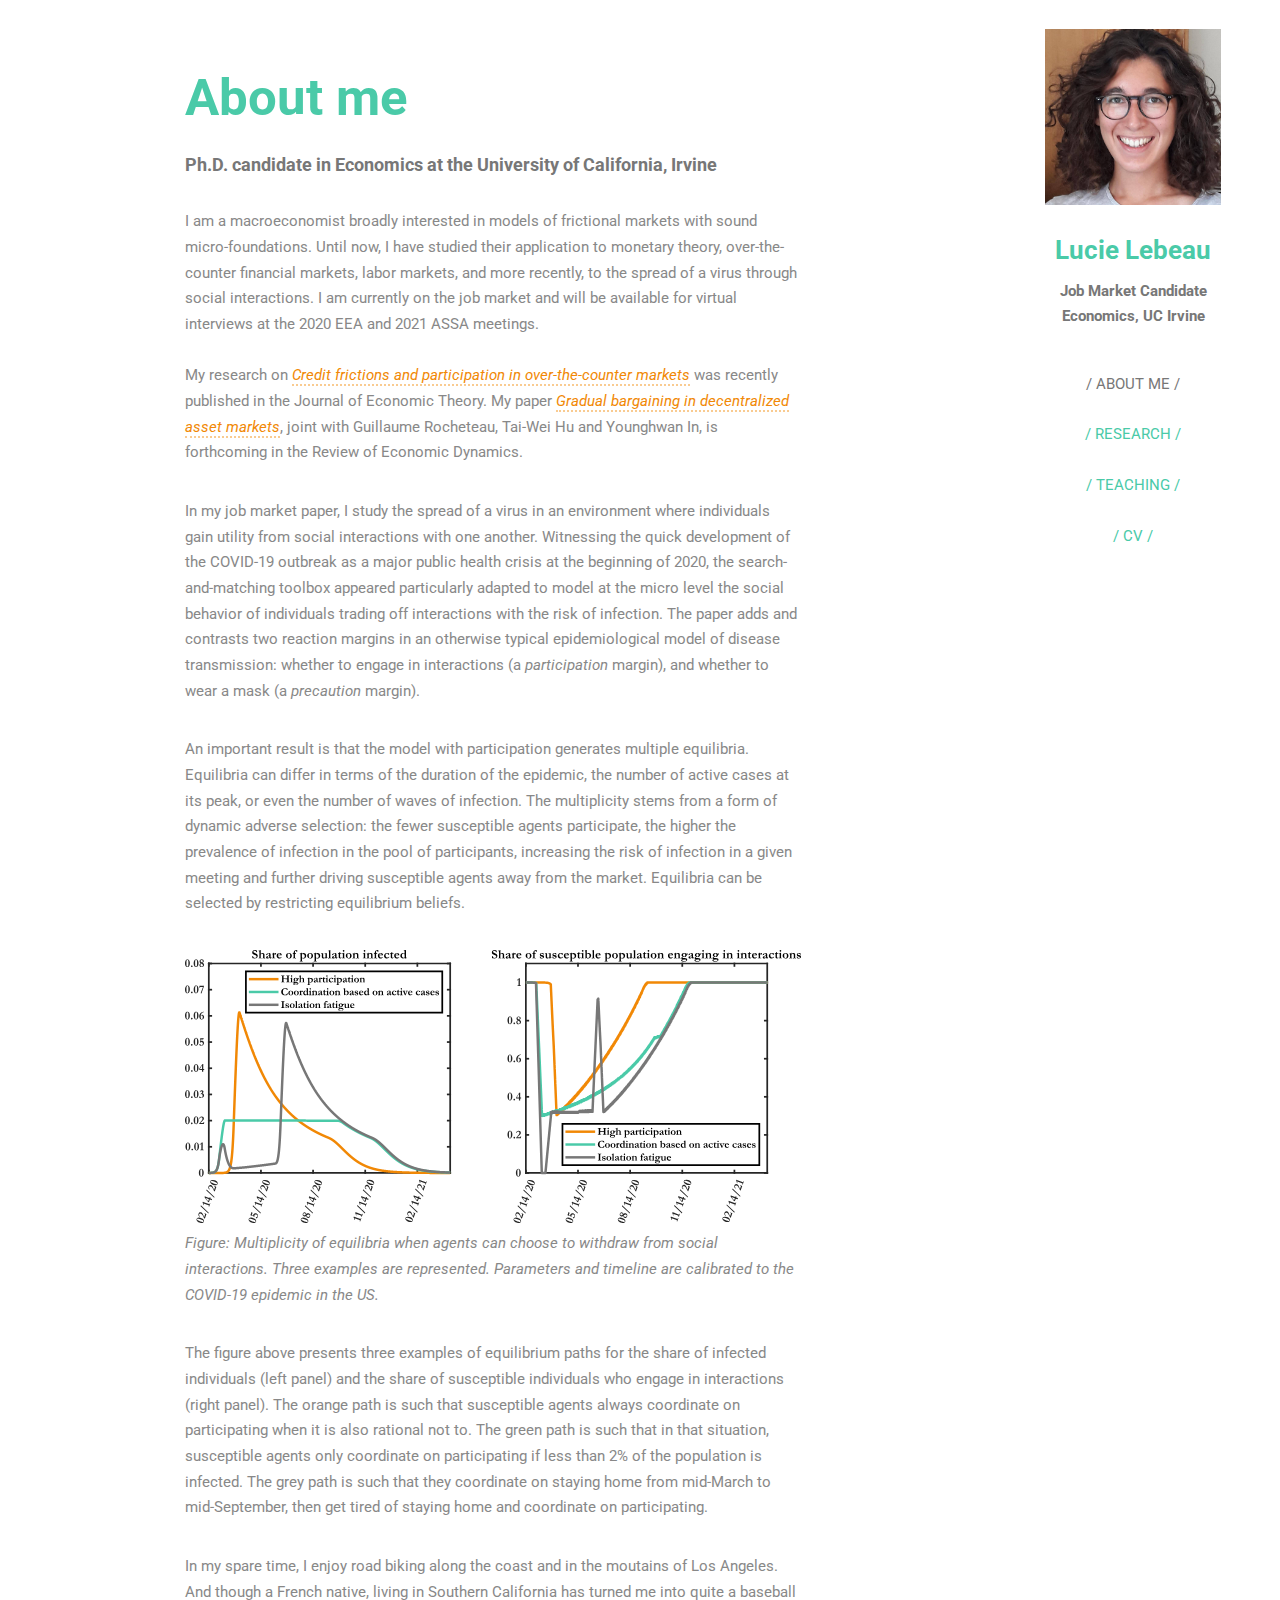
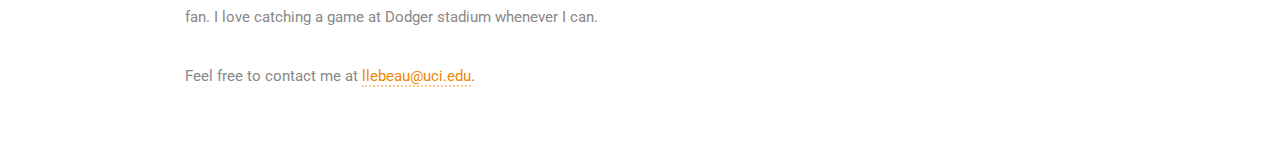
==== index.html @ fd4aa534 "added figure and fixed research header" ====
<!DOCTYPE HTML>
<html>
	<head>
		<!-- Global site tag (gtag.js) - Google Analytics -->
		<script async src="https://www.googletagmanager.com/gtag/js?id=UA-170389063-1"></script>
		<script>
  		window.dataLayer = window.dataLayer || [];
  		function gtag(){dataLayer.push(arguments);}
  		gtag('js', new Date());

  		gtag('config', 'UA-170389063-1');
		</script>
		<title>Lucie Lebeau, UC Irvine</title>
		<meta charset="utf-8" />
		<meta name="viewport" content="width=device-width, initial-scale=1" />
		<!--[if lte IE 8]><script src="assets/js/ie/html5shiv.js"></script><![endif]-->
		<link rel="stylesheet" href="assets/css/main.css" />
		<!--[if lte IE 8]><link rel="stylesheet" href="assets/css/ie8.css" /><![endif]-->
	</head>

	<body>
		<!-- Header -->
			<section id="header">
				<header>
					<span class="image avatar"><img src="images/profile.jpg" alt="" /></span>
					<h1 id="logo">Lucie Lebeau</h1>
					<p>Job Market Candidate <br>Economics, UC Irvine </p>
				</header>
				<nav id="nav">
					<ul>
						<li><a href="index.html" class="active">/ ABOUT ME /</a></li>
						<li><a href="research.html">/ RESEARCH /</a></li>	
							<li><a href="teaching.html">/ TEACHING /</a></li>
 							<li><a href="vita.html">/ CV /</a></li>
					</ul>
				</nav>
			</section>

		<!-- Wrapper -->
			<div id="wrapper">

				<!-- Main -->
					<div id="main">

						<!-- About -->
							<section id="about">
								<div class="container">
									<header class="major">
										<h2>About me</h2>
										<p> Ph.D. candidate in Economics at the University of California, Irvine</p>
									</header>
									<p> I am a macroeconomist broadly interested in models of frictional markets with sound micro-foundations. Until now, I have studied their application to monetary theory, over-the-counter financial markets, labor markets, and more recently, to the spread of a virus through social interactions. I am currently on the job market and will be available for virtual interviews at the 2020 EEA and 2021 ASSA meetings. <br><br>

									My research on <a href="https://www.dropbox.com/s/8sq8d0twfx0vea5/credit_frictions_participation_0701.pdf?dl=0"><mark class="orange"><i>Credit frictions and participation in over-the-counter markets</i></mark></a> was recently published in the Journal of Economic Theory. 
									<!--In that paper, I study the role played by credit in an OTC asset market with bilateral bargaining where investors may be constrained by the inventory and cash holdings they have accumulated before entering negotiations.-->
									My paper <a href="https://www.dropbox.com/s/sya22njuo265h11/GradualBargaining_RED_070820.pdf?dl=0"><mark class="orange"><i>Gradual bargaining in decentralized asset markets</i></mark></a>, joint with Guillaume Rocheteau, Tai-Wei Hu and Younghwan In, is forthcoming in the Review of Economic Dynamics. <!--We introduce a novel approach to bilateral bargaining in models of decentralized asset markets, allowing the negotiations to follow an agenda that partitions assets into bundles to be sold sequentially.--></p>

									<p>In my job market paper, I study the spread of a virus in an environment where individuals gain utility from social interactions with one another. Witnessing the quick development of the COVID-19 outbreak as a major public health crisis at the beginning of 2020, the search-and-matching toolbox appeared particularly adapted to model at the micro level the social behavior of individuals trading off interactions with the risk of infection. The paper adds and contrasts two reaction margins in an otherwise typical epidemiological model of disease transmission: whether to engage in interactions (a <i>participation</i> margin), and whether to wear a mask (a <i>precaution</i> margin).</p>

									<p> An important result is that the model with participation generates multiple equilibria. Equilibria can differ in terms of the duration of the epidemic, the number of active cases at its peak, or even the number of waves of infection. The multiplicity stems from a form of dynamic adverse selection: the fewer susceptible agents participate, the higher the prevalence of infection in the pool of participants, increasing the risk of infection in a given meeting and further driving susceptible agents away from the market. Equilibria can be selected by restricting equilibrium beliefs. 
									 </p>
									 <p>
									


									<figure>
									<img 
   									src="images/fig_website.svg" 
    								alt="Multiple equilibria"
    								width="550" />
    								<figcaption><i>Figure: Multiplicity of equilibria when agents can choose to withdraw from social interactions. Three examples are represented. Parameters and timeline are calibrated to the COVID-19 epidemic in the US. </i></figcaption>
    								</figure>
    								</p>
    								<p>
    									The figure above presents three examples of equilibrium paths for the share of infected individuals (left panel) and the share of susceptible individuals who engage in interactions (right panel). The orange path is such that susceptible agents always coordinate on participating when it is also rational not to. The green path is such that in that situation, susceptible agents only coordinate on participating if less than 2% of the population is infected. The grey path is such that they coordinate on staying home from mid-March to mid-September, then get tired of staying home and coordinate on participating.
    								</p>
									<p>In my spare time, I enjoy road biking along the coast and in the moutains of Los Angeles. And though a French native, living in Southern California has turned me into quite a baseball fan. I love catching a game at Dodger stadium whenever I can.</p>
									<p>Feel free to contact me at <a href="mailto:llebeau@uci.edu"><mark class="orange">llebeau@uci.edu</mark></a>.</p>
								</div>
							


				</section>

			</div>
		</div>

		<!-- Scripts -->
			<script src="assets/js/jquery.min.js"></script>
			<script src="assets/js/jquery.scrollzer.min.js"></script>
			<script src="assets/js/jquery.scrolly.min.js"></script>
			<script src="assets/js/skel.min.js"></script>
			<script src="assets/js/util.js"></script>
			<!--[if lte IE 8]><script src="assets/js/ie/respond.min.js"></script><![endif]-->
			<script src="assets/js/main.js"></script>

	</body>
</html>
---- assets/css/main.css ----
@import url("font-awesome.min.css");
@import url("https://fonts.googleapis.com/css?family=Lato:400,400italic,700,700italic|Source+Code+Pro:400");
@import url("https://fonts.googleapis.com/css?family=Montserrat:400,400italic,700,700italic|Source+Code+Pro:400");
@import url("https://fonts.googleapis.com/css?family=Roboto:400,400italic,700,700italic|Source+Code+Pro:400");


/*
	Read Only by HTML5 UP
	html5up.net | @ajlkn
	Free for personal and commercial use under the CCA 3.0 license (html5up.net/license)
*/

/* Reset */

	html, body, div, span, applet, object, iframe, h1, h2, h3, h4, h5, h6, p, blockquote, pre, a, abbr, acronym, address, big, cite, code, del, dfn, em, img, ins, kbd, q, s, samp, small, strike, strong, sub, sup, tt, var, b, u, i, center, dl, dt, dd, ol, ul, li, fieldset, form, label, legend, table, caption, tbody, tfoot, thead, tr, th, td, article, aside, canvas, details, embed, figure, figcaption, footer, header, hgroup, menu, nav, output, ruby, section, summary, time, mark, audio, video {
		margin: 0;
		padding: 0;
		border: 0;
		font-size: 100%;
		font: inherit;
		vertical-align: baseline;
	}

	mark.orange {
    color:#F18805;
    background: none;
}
	img {
  width: auto ;
  max-width: 100% ;
  height: auto ;
}
	article, aside, details, figcaption, figure, footer, header, hgroup, menu, nav, section {
		display: block;
	}

	body {
		line-height: 1;
	}

	ol, ul {
		list-style: none;
	}

	blockquote, q {
		quotes: none;
	}

	blockquote:before, blockquote:after, q:before, q:after {
		content: '';
		content: none;
	}

	table {
		border-collapse: collapse;
		border-spacing: 0;
	}

	body {
		-webkit-text-size-adjust: none;
	}

/* Box Model */

	*, *:before, *:after {
		-moz-box-sizing: border-box;
		-webkit-box-sizing: border-box;
		box-sizing: border-box;
	}

/* Containers */

	.container {
		margin-left: auto;
		margin-right: auto;
	}

	.container.\31 25\25 {
		width: 100%;
		max-width: 56.25em;
		min-width: 45em;
	}

	.container.\37 5\25 {
		width: 33.75em;
	}

	.container.\35 0\25 {
		width: 22.5em;
	}

	.container.\32 5\25 {
		width: 11.25em;
	}

	.container {
		width: 45em;
	}

	@media screen and (max-width: 1680px) {

		.container.\31 25\25 {
			width: 100%;
			max-width: 56.25em;
			min-width: 45em;
		}

		.container.\37 5\25 {
			width: 33.75em;
		}

		.container.\35 0\25 {
			width: 22.5em;
		}

		.container.\32 5\25 {
			width: 11.25em;
		}

		.container {
			width: 45em;
		}

	}

	@media screen and (max-width: 1280px) {

		.container.\31 25\25 {
			width: 100%;
			max-width: 52.5em;
			min-width: 42em;
		}

		.container.\37 5\25 {
			width: 31.5em;
		}

		.container.\35 0\25 {
			width: 21em;
		}

		.container.\32 5\25 {
			width: 10.5em;
		}

		.container {
			width: 42em;
		}

	}

	@media screen and (max-width: 1024px) {

		.container.\31 25\25 {
			width: 100%;
			max-width: 106.25%;
			min-width: 85%;
		}

		.container.\37 5\25 {
			width: 63.75%;
		}

		.container.\35 0\25 {
			width: 42.5%;
		}

		.container.\32 5\25 {
			width: 21.25%;
		}

		.container {
			width: 85% !important;
		}

	}

	@media screen and (max-width: 736px) {

		.container.\31 25\25 {
			width: 100%;
			max-width: 112.5%;
			min-width: 90%;
		}

		.container.\37 5\25 {
			width: 67.5%;
		}

		.container.\35 0\25 {
			width: 45%;
		}

		.container.\32 5\25 {
			width: 22.5%;
		}

		.container {
			width: 90% !important;
		}

	}

	@media screen and (max-width: 480px) {

		.container.\31 25\25 {
			width: 100%;
			max-width: 112.5%;
			min-width: 90%;
		}

		.container.\37 5\25 {
			width: 67.5%;
		}

		.container.\35 0\25 {
			width: 45%;
		}

		.container.\32 5\25 {
			width: 22.5%;
		}

		.container {
			width: 90% !important;
		}

	}

/* Grid */

	.row {
		border-bottom: solid 1px transparent;
		-moz-box-sizing: border-box;
		-webkit-box-sizing: border-box;
		box-sizing: border-box;
	}

	.row > * {
		float: left;
		-moz-box-sizing: border-box;
		-webkit-box-sizing: border-box;
		box-sizing: border-box;
	}

	.row:after, .row:before {
		content: '';
		display: block;
		clear: both;
		height: 0;
	}

	.row.uniform > * > :first-child {
		margin-top: 0;
	}

	.row.uniform > * > :last-child {
		margin-bottom: 0;
	}

	.row.\30 \25 > * {
		padding: 0 0 0 0em;
	}

	.row.\30 \25 {
		margin: 0 0 -1px 0em;
	}

	.row.uniform.\30 \25 > * {
		padding: 0em 0 0 0em;
	}

	.row.uniform.\30 \25 {
		margin: 0em 0 -1px 0em;
	}

	.row > * {
		padding: 0 0 0 2em;
	}

	.row {
		margin: 0 0 -1px -2em;
	}

	.row.uniform > * {
		padding: 2em 0 0 2em;
	}

	.row.uniform {
		margin: -2em 0 -1px -2em;
	}

	.row.\32 00\25 > * {
		padding: 0 0 0 4em;
	}

	.row.\32 00\25 {
		margin: 0 0 -1px -4em;
	}

	.row.uniform.\32 00\25 > * {
		padding: 4em 0 0 4em;
	}

	.row.uniform.\32 00\25 {
		margin: -4em 0 -1px -4em;
	}

	.row.\31 50\25 > * {
		padding: 0 0 0 3em;
	}

	.row.\31 50\25 {
		margin: 0 0 -1px -3em;
	}

	.row.uniform.\31 50\25 > * {
		padding: 3em 0 0 3em;
	}

	.row.uniform.\31 50\25 {
		margin: -3em 0 -1px -3em;
	}

	.row.\35 0\25 > * {
		padding: 0 0 0 1em;
	}

	.row.\35 0\25 {
		margin: 0 0 -1px -1em;
	}

	.row.uniform.\35 0\25 > * {
		padding: 1em 0 0 1em;
	}

	.row.uniform.\35 0\25 {
		margin: -1em 0 -1px -1em;
	}

	.row.\32 5\25 > * {
		padding: 0 0 0 0.5em;
	}

	.row.\32 5\25 {
		margin: 0 0 -1px -0.5em;
	}

	.row.uniform.\32 5\25 > * {
		padding: 0.5em 0 0 0.5em;
	}

	.row.uniform.\32 5\25 {
		margin: -0.5em 0 -1px -0.5em;
	}

	.\31 2u, .\31 2u\24 {
		width: 100%;
		clear: none;
		margin-left: 0;
	}

	.\31 1u, .\31 1u\24 {
		width: 91.6666666667%;
		clear: none;
		margin-left: 0;
	}

	.\31 0u, .\31 0u\24 {
		width: 83.3333333333%;
		clear: none;
		margin-left: 0;
	}

	.\39 u, .\39 u\24 {
		width: 75%;
		clear: none;
		margin-left: 0;
	}

	.\38 u, .\38 u\24 {
		width: 66.6666666667%;
		clear: none;
		margin-left: 0;
	}

	.\37 u, .\37 u\24 {
		width: 58.3333333333%;
		clear: none;
		margin-left: 0;
	}

	.\36 u, .\36 u\24 {
		width: 50%;
		clear: none;
		margin-left: 0;
	}

	.\35 u, .\35 u\24 {
		width: 41.6666666667%;
		clear: none;
		margin-left: 0;
	}

	.\34 u, .\34 u\24 {
		width: 33.3333333333%;
		clear: none;
		margin-left: 0;
	}

	.\33 u, .\33 u\24 {
		width: 25%;
		clear: none;
		margin-left: 0;
	}

	.\32 u, .\32 u\24 {
		width: 16.6666666667%;
		clear: none;
		margin-left: 0;
	}

	.\31 u, .\31 u\24 {
		width: 8.3333333333%;
		clear: none;
		margin-left: 0;
	}

	.\31 2u\24 + *,
	.\31 1u\24 + *,
	.\31 0u\24 + *,
	.\39 u\24 + *,
	.\38 u\24 + *,
	.\37 u\24 + *,
	.\36 u\24 + *,
	.\35 u\24 + *,
	.\34 u\24 + *,
	.\33 u\24 + *,
	.\32 u\24 + *,
	.\31 u\24 + * {
		clear: left;
	}

	.\-11u {
		margin-left: 91.66667%;
	}

	.\-10u {
		margin-left: 83.33333%;
	}

	.\-9u {
		margin-left: 75%;
	}

	.\-8u {
		margin-left: 66.66667%;
	}

	.\-7u {
		margin-left: 58.33333%;
	}

	.\-6u {
		margin-left: 50%;
	}

	.\-5u {
		margin-left: 41.66667%;
	}

	.\-4u {
		margin-left: 33.33333%;
	}

	.\-3u {
		margin-left: 25%;
	}

	.\-2u {
		margin-left: 16.66667%;
	}

	.\-1u {
		margin-left: 8.33333%;
	}

	@media screen and (max-width: 1680px) {

		.row > * {
			padding: 0 0 0 2em;
		}

		.row {
			margin: 0 0 -1px -2em;
		}

		.row.uniform > * {
			padding: 2em 0 0 2em;
		}

		.row.uniform {
			margin: -2em 0 -1px -2em;
		}

		.row.\32 00\25 > * {
			padding: 0 0 0 4em;
		}

		.row.\32 00\25 {
			margin: 0 0 -1px -4em;
		}

		.row.uniform.\32 00\25 > * {
			padding: 4em 0 0 4em;
		}

		.row.uniform.\32 00\25 {
			margin: -4em 0 -1px -4em;
		}

		.row.\31 50\25 > * {
			padding: 0 0 0 3em;
		}

		.row.\31 50\25 {
			margin: 0 0 -1px -3em;
		}

		.row.uniform.\31 50\25 > * {
			padding: 3em 0 0 3em;
		}

		.row.uniform.\31 50\25 {
			margin: -3em 0 -1px -3em;
		}

		.row.\35 0\25 > * {
			padding: 0 0 0 1em;
		}

		.row.\35 0\25 {
			margin: 0 0 -1px -1em;
		}

		.row.uniform.\35 0\25 > * {
			padding: 1em 0 0 1em;
		}

		.row.uniform.\35 0\25 {
			margin: -1em 0 -1px -1em;
		}

		.row.\32 5\25 > * {
			padding: 0 0 0 0.5em;
		}

		.row.\32 5\25 {
			margin: 0 0 -1px -0.5em;
		}

		.row.uniform.\32 5\25 > * {
			padding: 0.5em 0 0 0.5em;
		}

		.row.uniform.\32 5\25 {
			margin: -0.5em 0 -1px -0.5em;
		}

		.\31 2u\28xlarge\29, .\31 2u\24\28xlarge\29 {
			width: 100%;
			clear: none;
			margin-left: 0;
		}

		.\31 1u\28xlarge\29, .\31 1u\24\28xlarge\29 {
			width: 91.6666666667%;
			clear: none;
			margin-left: 0;
		}

		.\31 0u\28xlarge\29, .\31 0u\24\28xlarge\29 {
			width: 83.3333333333%;
			clear: none;
			margin-left: 0;
		}

		.\39 u\28xlarge\29, .\39 u\24\28xlarge\29 {
			width: 75%;
			clear: none;
			margin-left: 0;
		}

		.\38 u\28xlarge\29, .\38 u\24\28xlarge\29 {
			width: 66.6666666667%;
			clear: none;
			margin-left: 0;
		}

		.\37 u\28xlarge\29, .\37 u\24\28xlarge\29 {
			width: 58.3333333333%;
			clear: none;
			margin-left: 0;
		}

		.\36 u\28xlarge\29, .\36 u\24\28xlarge\29 {
			width: 50%;
			clear: none;
			margin-left: 0;
		}

		.\35 u\28xlarge\29, .\35 u\24\28xlarge\29 {
			width: 41.6666666667%;
			clear: none;
			margin-left: 0;
		}

		.\34 u\28xlarge\29, .\34 u\24\28xlarge\29 {
			width: 33.3333333333%;
			clear: none;
			margin-left: 0;
		}

		.\33 u\28xlarge\29, .\33 u\24\28xlarge\29 {
			width: 25%;
			clear: none;
			margin-left: 0;
		}

		.\32 u\28xlarge\29, .\32 u\24\28xlarge\29 {
			width: 16.6666666667%;
			clear: none;
			margin-left: 0;
		}

		.\31 u\28xlarge\29, .\31 u\24\28xlarge\29 {
			width: 8.3333333333%;
			clear: none;
			margin-left: 0;
		}

		.\31 2u\24\28xlarge\29 + *,
		.\31 1u\24\28xlarge\29 + *,
		.\31 0u\24\28xlarge\29 + *,
		.\39 u\24\28xlarge\29 + *,
		.\38 u\24\28xlarge\29 + *,
		.\37 u\24\28xlarge\29 + *,
		.\36 u\24\28xlarge\29 + *,
		.\35 u\24\28xlarge\29 + *,
		.\34 u\24\28xlarge\29 + *,
		.\33 u\24\28xlarge\29 + *,
		.\32 u\24\28xlarge\29 + *,
		.\31 u\24\28xlarge\29 + * {
			clear: left;
		}

		.\-11u\28xlarge\29 {
			margin-left: 91.66667%;
		}

		.\-10u\28xlarge\29 {
			margin-left: 83.33333%;
		}

		.\-9u\28xlarge\29 {
			margin-left: 75%;
		}

		.\-8u\28xlarge\29 {
			margin-left: 66.66667%;
		}

		.\-7u\28xlarge\29 {
			margin-left: 58.33333%;
		}

		.\-6u\28xlarge\29 {
			margin-left: 50%;
		}

		.\-5u\28xlarge\29 {
			margin-left: 41.66667%;
		}

		.\-4u\28xlarge\29 {
			margin-left: 33.33333%;
		}

		.\-3u\28xlarge\29 {
			margin-left: 25%;
		}

		.\-2u\28xlarge\29 {
			margin-left: 16.66667%;
		}

		.\-1u\28xlarge\29 {
			margin-left: 8.33333%;
		}

	}

	@media screen and (max-width: 1280px) {

		.row > * {
			padding: 0 0 0 1.5em;
		}

		.row {
			margin: 0 0 -1px -1.5em;
		}

		.row.uniform > * {
			padding: 1.5em 0 0 1.5em;
		}

		.row.uniform {
			margin: -1.5em 0 -1px -1.5em;
		}

		.row.\32 00\25 > * {
			padding: 0 0 0 3em;
		}

		.row.\32 00\25 {
			margin: 0 0 -1px -3em;
		}

		.row.uniform.\32 00\25 > * {
			padding: 3em 0 0 3em;
		}

		.row.uniform.\32 00\25 {
			margin: -3em 0 -1px -3em;
		}

		.row.\31 50\25 > * {
			padding: 0 0 0 2.25em;
		}

		.row.\31 50\25 {
			margin: 0 0 -1px -2.25em;
		}

		.row.uniform.\31 50\25 > * {
			padding: 2.25em 0 0 2.25em;
		}

		.row.uniform.\31 50\25 {
			margin: -2.25em 0 -1px -2.25em;
		}

		.row.\35 0\25 > * {
			padding: 0 0 0 0.75em;
		}

		.row.\35 0\25 {
			margin: 0 0 -1px -0.75em;
		}

		.row.uniform.\35 0\25 > * {
			padding: 0.75em 0 0 0.75em;
		}

		.row.uniform.\35 0\25 {
			margin: -0.75em 0 -1px -0.75em;
		}

		.row.\32 5\25 > * {
			padding: 0 0 0 0.375em;
		}

		.row.\32 5\25 {
			margin: 0 0 -1px -0.375em;
		}

		.row.uniform.\32 5\25 > * {
			padding: 0.375em 0 0 0.375em;
		}

		.row.uniform.\32 5\25 {
			margin: -0.375em 0 -1px -0.375em;
		}

		.\31 2u\28large\29, .\31 2u\24\28large\29 {
			width: 100%;
			clear: none;
			margin-left: 0;
		}

		.\31 1u\28large\29, .\31 1u\24\28large\29 {
			width: 91.6666666667%;
			clear: none;
			margin-left: 0;
		}

		.\31 0u\28large\29, .\31 0u\24\28large\29 {
			width: 83.3333333333%;
			clear: none;
			margin-left: 0;
		}

		.\39 u\28large\29, .\39 u\24\28large\29 {
			width: 75%;
			clear: none;
			margin-left: 0;
		}

		.\38 u\28large\29, .\38 u\24\28large\29 {
			width: 66.6666666667%;
			clear: none;
			margin-left: 0;
		}

		.\37 u\28large\29, .\37 u\24\28large\29 {
			width: 58.3333333333%;
			clear: none;
			margin-left: 0;
		}

		.\36 u\28large\29, .\36 u\24\28large\29 {
			width: 50%;
			clear: none;
			margin-left: 0;
		}

		.\35 u\28large\29, .\35 u\24\28large\29 {
			width: 41.6666666667%;
			clear: none;
			margin-left: 0;
		}

		.\34 u\28large\29, .\34 u\24\28large\29 {
			width: 33.3333333333%;
			clear: none;
			margin-left: 0;
		}

		.\33 u\28large\29, .\33 u\24\28large\29 {
			width: 25%;
			clear: none;
			margin-left: 0;
		}

		.\32 u\28large\29, .\32 u\24\28large\29 {
			width: 16.6666666667%;
			clear: none;
			margin-left: 0;
		}

		.\31 u\28large\29, .\31 u\24\28large\29 {
			width: 8.3333333333%;
			clear: none;
			margin-left: 0;
		}

		.\31 2u\24\28large\29 + *,
		.\31 1u\24\28large\29 + *,
		.\31 0u\24\28large\29 + *,
		.\39 u\24\28large\29 + *,
		.\38 u\24\28large\29 + *,
		.\37 u\24\28large\29 + *,
		.\36 u\24\28large\29 + *,
		.\35 u\24\28large\29 + *,
		.\34 u\24\28large\29 + *,
		.\33 u\24\28large\29 + *,
		.\32 u\24\28large\29 + *,
		.\31 u\24\28large\29 + * {
			clear: left;
		}

		.\-11u\28large\29 {
			margin-left: 91.66667%;
		}

		.\-10u\28large\29 {
			margin-left: 83.33333%;
		}

		.\-9u\28large\29 {
			margin-left: 75%;
		}

		.\-8u\28large\29 {
			margin-left: 66.66667%;
		}

		.\-7u\28large\29 {
			margin-left: 58.33333%;
		}

		.\-6u\28large\29 {
			margin-left: 50%;
		}

		.\-5u\28large\29 {
			margin-left: 41.66667%;
		}

		.\-4u\28large\29 {
			margin-left: 33.33333%;
		}

		.\-3u\28large\29 {
			margin-left: 25%;
		}

		.\-2u\28large\29 {
			margin-left: 16.66667%;
		}

		.\-1u\28large\29 {
			margin-left: 8.33333%;
		}

	}

	@media screen and (max-width: 1024px) {

		.row > * {
			padding: 0 0 0 1.5em;
		}

		.row {
			margin: 0 0 -1px -1.5em;
		}

		.row.uniform > * {
			padding: 1.5em 0 0 1.5em;
		}

		.row.uniform {
			margin: -1.5em 0 -1px -1.5em;
		}

		.row.\32 00\25 > * {
			padding: 0 0 0 3em;
		}

		.row.\32 00\25 {
			margin: 0 0 -1px -3em;
		}

		.row.uniform.\32 00\25 > * {
			padding: 3em 0 0 3em;
		}

		.row.uniform.\32 00\25 {
			margin: -3em 0 -1px -3em;
		}

		.row.\31 50\25 > * {
			padding: 0 0 0 2.25em;
		}

		.row.\31 50\25 {
			margin: 0 0 -1px -2.25em;
		}

		.row.uniform.\31 50\25 > * {
			padding: 2.25em 0 0 2.25em;
		}

		.row.uniform.\31 50\25 {
			margin: -2.25em 0 -1px -2.25em;
		}

		.row.\35 0\25 > * {
			padding: 0 0 0 0.75em;
		}

		.row.\35 0\25 {
			margin: 0 0 -1px -0.75em;
		}

		.row.uniform.\35 0\25 > * {
			padding: 0.75em 0 0 0.75em;
		}

		.row.uniform.\35 0\25 {
			margin: -0.75em 0 -1px -0.75em;
		}

		.row.\32 5\25 > * {
			padding: 0 0 0 0.375em;
		}

		.row.\32 5\25 {
			margin: 0 0 -1px -0.375em;
		}

		.row.uniform.\32 5\25 > * {
			padding: 0.375em 0 0 0.375em;
		}

		.row.uniform.\32 5\25 {
			margin: -0.375em 0 -1px -0.375em;
		}

		.\31 2u\28medium\29, .\31 2u\24\28medium\29 {
			width: 100%;
			clear: none;
			margin-left: 0;
		}

		.\31 1u\28medium\29, .\31 1u\24\28medium\29 {
			width: 91.6666666667%;
			clear: none;
			margin-left: 0;
		}

		.\31 0u\28medium\29, .\31 0u\24\28medium\29 {
			width: 83.3333333333%;
			clear: none;
			margin-left: 0;
		}

		.\39 u\28medium\29, .\39 u\24\28medium\29 {
			width: 75%;
			clear: none;
			margin-left: 0;
		}

		.\38 u\28medium\29, .\38 u\24\28medium\29 {
			width: 66.6666666667%;
			clear: none;
			margin-left: 0;
		}

		.\37 u\28medium\29, .\37 u\24\28medium\29 {
			width: 58.3333333333%;
			clear: none;
			margin-left: 0;
		}

		.\36 u\28medium\29, .\36 u\24\28medium\29 {
			width: 50%;
			clear: none;
			margin-left: 0;
		}

		.\35 u\28medium\29, .\35 u\24\28medium\29 {
			width: 41.6666666667%;
			clear: none;
			margin-left: 0;
		}

		.\34 u\28medium\29, .\34 u\24\28medium\29 {
			width: 33.3333333333%;
			clear: none;
			margin-left: 0;
		}

		.\33 u\28medium\29, .\33 u\24\28medium\29 {
			width: 25%;
			clear: none;
			margin-left: 0;
		}

		.\32 u\28medium\29, .\32 u\24\28medium\29 {
			width: 16.6666666667%;
			clear: none;
			margin-left: 0;
		}

		.\31 u\28medium\29, .\31 u\24\28medium\29 {
			width: 8.3333333333%;
			clear: none;
			margin-left: 0;
		}

		.\31 2u\24\28medium\29 + *,
		.\31 1u\24\28medium\29 + *,
		.\31 0u\24\28medium\29 + *,
		.\39 u\24\28medium\29 + *,
		.\38 u\24\28medium\29 + *,
		.\37 u\24\28medium\29 + *,
		.\36 u\24\28medium\29 + *,
		.\35 u\24\28medium\29 + *,
		.\34 u\24\28medium\29 + *,
		.\33 u\24\28medium\29 + *,
		.\32 u\24\28medium\29 + *,
		.\31 u\24\28medium\29 + * {
			clear: left;
		}

		.\-11u\28medium\29 {
			margin-left: 91.66667%;
		}

		.\-10u\28medium\29 {
			margin-left: 83.33333%;
		}

		.\-9u\28medium\29 {
			margin-left: 75%;
		}

		.\-8u\28medium\29 {
			margin-left: 66.66667%;
		}

		.\-7u\28medium\29 {
			margin-left: 58.33333%;
		}

		.\-6u\28medium\29 {
			margin-left: 50%;
		}

		.\-5u\28medium\29 {
			margin-left: 41.66667%;
		}

		.\-4u\28medium\29 {
			margin-left: 33.33333%;
		}

		.\-3u\28medium\29 {
			margin-left: 25%;
		}

		.\-2u\28medium\29 {
			margin-left: 16.66667%;
		}

		.\-1u\28medium\29 {
			margin-left: 8.33333%;
		}

	}

	@media screen and (max-width: 736px) {

		.row > * {
			padding: 0 0 0 1.25em;
		}

		.row {
			margin: 0 0 -1px -1.25em;
		}

		.row.uniform > * {
			padding: 1.25em 0 0 1.25em;
		}

		.row.uniform {
			margin: -1.25em 0 -1px -1.25em;
		}

		.row.\32 00\25 > * {
			padding: 0 0 0 2.5em;
		}

		.row.\32 00\25 {
			margin: 0 0 -1px -2.5em;
		}

		.row.uniform.\32 00\25 > * {
			padding: 2.5em 0 0 2.5em;
		}

		.row.uniform.\32 00\25 {
			margin: -2.5em 0 -1px -2.5em;
		}

		.row.\31 50\25 > * {
			padding: 0 0 0 1.875em;
		}

		.row.\31 50\25 {
			margin: 0 0 -1px -1.875em;
		}

		.row.uniform.\31 50\25 > * {
			padding: 1.875em 0 0 1.875em;
		}

		.row.uniform.\31 50\25 {
			margin: -1.875em 0 -1px -1.875em;
		}

		.row.\35 0\25 > * {
			padding: 0 0 0 0.625em;
		}

		.row.\35 0\25 {
			margin: 0 0 -1px -0.625em;
		}

		.row.uniform.\35 0\25 > * {
			padding: 0.625em 0 0 0.625em;
		}

		.row.uniform.\35 0\25 {
			margin: -0.625em 0 -1px -0.625em;
		}

		.row.\32 5\25 > * {
			padding: 0 0 0 0.3125em;
		}

		.row.\32 5\25 {
			margin: 0 0 -1px -0.3125em;
		}

		.row.uniform.\32 5\25 > * {
			padding: 0.3125em 0 0 0.3125em;
		}

		.row.uniform.\32 5\25 {
			margin: -0.3125em 0 -1px -0.3125em;
		}

		.\31 2u\28small\29, .\31 2u\24\28small\29 {
			width: 100%;
			clear: none;
			margin-left: 0;
		}

		.\31 1u\28small\29, .\31 1u\24\28small\29 {
			width: 91.6666666667%;
			clear: none;
			margin-left: 0;
		}

		.\31 0u\28small\29, .\31 0u\24\28small\29 {
			width: 83.3333333333%;
			clear: none;
			margin-left: 0;
		}

		.\39 u\28small\29, .\39 u\24\28small\29 {
			width: 75%;
			clear: none;
			margin-left: 0;
		}

		.\38 u\28small\29, .\38 u\24\28small\29 {
			width: 66.6666666667%;
			clear: none;
			margin-left: 0;
		}

		.\37 u\28small\29, .\37 u\24\28small\29 {
			width: 58.3333333333%;
			clear: none;
			margin-left: 0;
		}

		.\36 u\28small\29, .\36 u\24\28small\29 {
			width: 50%;
			clear: none;
			margin-left: 0;
		}

		.\35 u\28small\29, .\35 u\24\28small\29 {
			width: 41.6666666667%;
			clear: none;
			margin-left: 0;
		}

		.\34 u\28small\29, .\34 u\24\28small\29 {
			width: 33.3333333333%;
			clear: none;
			margin-left: 0;
		}

		.\33 u\28small\29, .\33 u\24\28small\29 {
			width: 25%;
			clear: none;
			margin-left: 0;
		}

		.\32 u\28small\29, .\32 u\24\28small\29 {
			width: 16.6666666667%;
			clear: none;
			margin-left: 0;
		}

		.\31 u\28small\29, .\31 u\24\28small\29 {
			width: 8.3333333333%;
			clear: none;
			margin-left: 0;
		}

		.\31 2u\24\28small\29 + *,
		.\31 1u\24\28small\29 + *,
		.\31 0u\24\28small\29 + *,
		.\39 u\24\28small\29 + *,
		.\38 u\24\28small\29 + *,
		.\37 u\24\28small\29 + *,
		.\36 u\24\28small\29 + *,
		.\35 u\24\28small\29 + *,
		.\34 u\24\28small\29 + *,
		.\33 u\24\28small\29 + *,
		.\32 u\24\28small\29 + *,
		.\31 u\24\28small\29 + * {
			clear: left;
		}

		.\-11u\28small\29 {
			margin-left: 91.66667%;
		}

		.\-10u\28small\29 {
			margin-left: 83.33333%;
		}

		.\-9u\28small\29 {
			margin-left: 75%;
		}

		.\-8u\28small\29 {
			margin-left: 66.66667%;
		}

		.\-7u\28small\29 {
			margin-left: 58.33333%;
		}

		.\-6u\28small\29 {
			margin-left: 50%;
		}

		.\-5u\28small\29 {
			margin-left: 41.66667%;
		}

		.\-4u\28small\29 {
			margin-left: 33.33333%;
		}

		.\-3u\28small\29 {
			margin-left: 25%;
		}

		.\-2u\28small\29 {
			margin-left: 16.66667%;
		}

		.\-1u\28small\29 {
			margin-left: 8.33333%;
		}

	}

	@media screen and (max-width: 480px) {

		.row > * {
			padding: 0 0 0 1.25em;
		}

		.row {
			margin: 0 0 -1px -1.25em;
		}

		.row.uniform > * {
			padding: 1.25em 0 0 1.25em;
		}

		.row.uniform {
			margin: -1.25em 0 -1px -1.25em;
		}

		.row.\32 00\25 > * {
			padding: 0 0 0 2.5em;
		}

		.row.\32 00\25 {
			margin: 0 0 -1px -2.5em;
		}

		.row.uniform.\32 00\25 > * {
			padding: 2.5em 0 0 2.5em;
		}

		.row.uniform.\32 00\25 {
			margin: -2.5em 0 -1px -2.5em;
		}

		.row.\31 50\25 > * {
			padding: 0 0 0 1.875em;
		}

		.row.\31 50\25 {
			margin: 0 0 -1px -1.875em;
		}

		.row.uniform.\31 50\25 > * {
			padding: 1.875em 0 0 1.875em;
		}

		.row.uniform.\31 50\25 {
			margin: -1.875em 0 -1px -1.875em;
		}

		.row.\35 0\25 > * {
			padding: 0 0 0 0.625em;
		}

		.row.\35 0\25 {
			margin: 0 0 -1px -0.625em;
		}

		.row.uniform.\35 0\25 > * {
			padding: 0.625em 0 0 0.625em;
		}

		.row.uniform.\35 0\25 {
			margin: -0.625em 0 -1px -0.625em;
		}

		.row.\32 5\25 > * {
			padding: 0 0 0 0.3125em;
		}

		.row.\32 5\25 {
			margin: 0 0 -1px -0.3125em;
		}

		.row.uniform.\32 5\25 > * {
			padding: 0.3125em 0 0 0.3125em;
		}

		.row.uniform.\32 5\25 {
			margin: -0.3125em 0 -1px -0.3125em;
		}

		.\31 2u\28xsmall\29, .\31 2u\24\28xsmall\29 {
			width: 100%;
			clear: none;
			margin-left: 0;
		}

		.\31 1u\28xsmall\29, .\31 1u\24\28xsmall\29 {
			width: 91.6666666667%;
			clear: none;
			margin-left: 0;
		}

		.\31 0u\28xsmall\29, .\31 0u\24\28xsmall\29 {
			width: 83.3333333333%;
			clear: none;
			margin-left: 0;
		}

		.\39 u\28xsmall\29, .\39 u\24\28xsmall\29 {
			width: 75%;
			clear: none;
			margin-left: 0;
		}

		.\38 u\28xsmall\29, .\38 u\24\28xsmall\29 {
			width: 66.6666666667%;
			clear: none;
			margin-left: 0;
		}

		.\37 u\28xsmall\29, .\37 u\24\28xsmall\29 {
			width: 58.3333333333%;
			clear: none;
			margin-left: 0;
		}

		.\36 u\28xsmall\29, .\36 u\24\28xsmall\29 {
			width: 50%;
			clear: none;
			margin-left: 0;
		}

		.\35 u\28xsmall\29, .\35 u\24\28xsmall\29 {
			width: 41.6666666667%;
			clear: none;
			margin-left: 0;
		}

		.\34 u\28xsmall\29, .\34 u\24\28xsmall\29 {
			width: 33.3333333333%;
			clear: none;
			margin-left: 0;
		}

		.\33 u\28xsmall\29, .\33 u\24\28xsmall\29 {
			width: 25%;
			clear: none;
			margin-left: 0;
		}

		.\32 u\28xsmall\29, .\32 u\24\28xsmall\29 {
			width: 16.6666666667%;
			clear: none;
			margin-left: 0;
		}

		.\31 u\28xsmall\29, .\31 u\24\28xsmall\29 {
			width: 8.3333333333%;
			clear: none;
			margin-left: 0;
		}

		.\31 2u\24\28xsmall\29 + *,
		.\31 1u\24\28xsmall\29 + *,
		.\31 0u\24\28xsmall\29 + *,
		.\39 u\24\28xsmall\29 + *,
		.\38 u\24\28xsmall\29 + *,
		.\37 u\24\28xsmall\29 + *,
		.\36 u\24\28xsmall\29 + *,
		.\35 u\24\28xsmall\29 + *,
		.\34 u\24\28xsmall\29 + *,
		.\33 u\24\28xsmall\29 + *,
		.\32 u\24\28xsmall\29 + *,
		.\31 u\24\28xsmall\29 + * {
			clear: left;
		}

		.\-11u\28xsmall\29 {
			margin-left: 91.66667%;
		}

		.\-10u\28xsmall\29 {
			margin-left: 83.33333%;
		}

		.\-9u\28xsmall\29 {
			margin-left: 75%;
		}

		.\-8u\28xsmall\29 {
			margin-left: 66.66667%;
		}

		.\-7u\28xsmall\29 {
			margin-left: 58.33333%;
		}

		.\-6u\28xsmall\29 {
			margin-left: 50%;
		}

		.\-5u\28xsmall\29 {
			margin-left: 41.66667%;
		}

		.\-4u\28xsmall\29 {
			margin-left: 33.33333%;
		}

		.\-3u\28xsmall\29 {
			margin-left: 25%;
		}

		.\-2u\28xsmall\29 {
			margin-left: 16.66667%;
		}

		.\-1u\28xsmall\29 {
			margin-left: 8.33333%;
		}

	}

/* Basic */

	body {
		background: #fff;
	}

	body, input, select, textarea {
		color: #888;
		font-family: "Roboto", sans-serif;
		font-size: 16pt;
		font-weight: 400;
		line-height: 1.75em;
	}

	a {
		-moz-transition: color 0.2s ease-in-out, border-color 0.2s ease-in-out;
		-webkit-transition: color 0.2s ease-in-out, border-color 0.2s ease-in-out;
		-ms-transition: color 0.2s ease-in-out, border-color 0.2s ease-in-out;
		transition: color 0.2s ease-in-out, border-color 0.2s ease-in-out;
		border-bottom: dotted 2px #F1880570;
		color: inherit;
		text-decoration: none;
	}

		a:hover {
			border-bottom-color: transparent;
			color: #777777 !important;
		}

	strong, b {
		color: #777;
		font-weight: 700;
	}

	em, i {
		font-style: italic;
	}

	p {
		margin: 0 0 2.25em 0;
	}

	h1, h2, h3, h4, h5, h6 {
		color: #777;
		font-weight: 700;
		line-height: 1em;
		margin: 0 0 0.5625em 0;
	}

		h1 a, h2 a, h3 a, h4 a, h5 a, h6 a {
			border: 0;
			color: inherit;
			text-decoration: none;
			border-bottom: dotted 2px #F1880570;
		}


		h4 a:hover {
			border-bottom-color: transparent;
			color: #777777;
		}

	h2 {
		font-size: 2em;
		line-height: 1.5em;
	}

	h3 {
		font-size: 1.75em;
		line-height: 1.5em;
	}

	h4 {
		font-size: 1.25em;
		line-height: 1.5em;
	}

	h5 {
		font-size: 0.9em;
		line-height: 1.5em;
	}

	h6 {
		font-size: 0.7em;
		line-height: 1.5em;
	}

	sub {
		font-size: 0.8em;
		position: relative;
		top: 0.5em;
	}

	sup {
		font-size: 0.8em;
		position: relative;
		top: -0.5em;
	}

	hr {
		border: 0;
		border-bottom: solid 2px #f4f4f4;
		margin: 2.25em 0;
	}

		hr.major {
			margin: 3.375em 0;
		}

	blockquote {
		border-left: solid 8px #4acaa8;
		font-style: italic;
		margin: 0 0 2.25em 0;
		padding: 0.5em 0 0.5em 2em;
	}

	code {
		background: #555;
		border-radius: 5px;
		color: #fff;
		font-family: "Source Code Pro", monospace;
		font-size: 0.9em;
		margin: 0 0.25em;
		padding: 0.25em 0.65em;
	}

	pre {
		font-family: "Source Code Pro", monospace;
		font-size: 0.9em;
		margin: 0 0 2.25em 0;
	}

		pre code {
			-webkit-overflow-scrolling: touch;
			display: block;
			line-height: 1.5em;
			overflow-x: auto;
			padding: 1em 1.5em;
		}

	.align-left {
		text-align: left;
	}

	.align-center {
		text-align: center;
	}

	.align-right {
		text-align: right;
	}

/* Section/Article */

	section.special, article.special {
		text-align: center;
	}

	header p {
		color: #aaa;
		position: relative;
		margin: 0 0 1.6875em 0;
	}

	header h2 + p {
		font-size: 1.25em;
		margin-top: -0.5em;
		line-height: 1.5em;
	}

	header h3 + p {
		font-size: 1.1em;
		margin-top: -0.35em;
		line-height: 1.5em;
	}

	header h4 + p,
	header h5 + p,
	header h6 + p {
		font-size: 0.9em;
		margin-top: -0.25em;
		line-height: 1.5em;
	}

	header.major h2 {
		color: #4acaa8;
		font-size: 3.5em;
	}

		header.major h2 + p {
			color: #777;
			font-size: 1.25em;
			font-weight: 700;
			margin-top: -0.75em;
		}

/* Form */

	form {
		margin: 0 0 2.25em 0;
	}

	label {
		color: #777;
		display: block;
		font-size: 0.9em;
		font-weight: 700;
		margin: 0 0 1.125em 0;
	}

	input::-moz-focus-inner {
		border: 0;
		padding: 0;
	}

	input[type="text"],
	input[type="password"],
	input[type="email"],
	select,
	textarea {
		-moz-appearance: none;
		-webkit-appearance: none;
		-ms-appearance: none;
		appearance: none;
		border-radius: 5px;
		border: none;
		border: solid 2px #e4e4e4;
		color: inherit;
		display: block;
		outline: 0;
		padding: 0 1em;
		text-decoration: none;
		width: 100%;
	}

		input[type="text"]:invalid,
		input[type="password"]:invalid,
		input[type="email"]:invalid,
		select:invalid,
		textarea:invalid {
			box-shadow: none;
		}

		input[type="text"]:focus,
		input[type="password"]:focus,
		input[type="email"]:focus,
		select:focus,
		textarea:focus {
			border-color: #4acaa8;
		}

	.select-wrapper {
		text-decoration: none;
		display: block;
		position: relative;
	}

		.select-wrapper:before {
			-moz-osx-font-smoothing: grayscale;
			-webkit-font-smoothing: antialiased;
			font-family: Montserrat;
			font-style: normal;
			font-weight: normal;
			text-transform: none !important;
		}

		.select-wrapper:before {
			color: #e4e4e4;
			content: '\f078';
			display: block;
			height: 2.75em;
			line-height: 2.75em;
			pointer-events: none;
			position: absolute;
			right: 0;
			text-align: center;
			top: 0;
			width: 2.75em;
		}

		.select-wrapper select::-ms-expand {
			display: none;
		}

	input[type="text"],
	input[type="password"],
	input[type="email"],
	select {
		height: 2.75em;
	}

	textarea {
		padding: 0.75em 1em;
	}

	input[type="checkbox"],
	input[type="radio"] {
		-moz-appearance: none;
		-webkit-appearance: none;
		-ms-appearance: none;
		appearance: none;
		display: block;
		float: left;
		margin-right: -2em;
		opacity: 0;
		width: 1em;
		z-index: -1;
	}

		input[type="checkbox"] + label,
		input[type="radio"] + label {
			text-decoration: none;
			color: #888;
			cursor: pointer;
			display: inline-block;
			font-size: 1em;
			font-weight: 400;
			padding-left: 2.4em;
			padding-right: 0.75em;
			position: relative;
		}

			input[type="checkbox"] + label:before,
			input[type="radio"] + label:before {
				-moz-osx-font-smoothing: grayscale;
				-webkit-font-smoothing: antialiased;
				font-family: Montserrat;
				font-style: normal;
				font-weight: normal;
				text-transform: none !important;
			}

			input[type="checkbox"] + label:before,
			input[type="radio"] + label:before {
				background: #fafafa;
				border-radius: 5px;
				border: solid 2px #e4e4e4;
				content: '';
				display: inline-block;
				height: 1.65em;
				left: 0;
				line-height: 1.58125em;
				position: absolute;
				text-align: center;
				top: 0;
				width: 1.65em;
			}

		input[type="checkbox"]:checked + label:before,
		input[type="radio"]:checked + label:before {
			background: #989898;
			border-color: #989898;
			color: #ffffff;
			content: '\f00c';
		}

		input[type="checkbox"]:focus + label:before,
		input[type="radio"]:focus + label:before {
			border-color: #4acaa8;
		}

	input[type="checkbox"] + label:before {
		border-radius: 5px;
	}

	input[type="radio"] + label:before {
		border-radius: 100%;
	}

	::-webkit-input-placeholder {
		color: #aaa !important;
		font-style: italic;
		opacity: 1.0;
	}

	:-moz-placeholder {
		color: #aaa !important;
		font-style: italic;
		opacity: 1.0;
	}

	::-moz-placeholder {
		color: #aaa !important;
		font-style: italic;
		opacity: 1.0;
	}

	:-ms-input-placeholder {
		color: #aaa !important;
		font-style: italic;
		opacity: 1.0;
	}

	.formerize-placeholder {
		color: #aaa !important;
		font-style: italic;
		opacity: 1.0;
	}

/* Box */

	.box {
		border-radius: 5px;
		border: solid 2px #e4e4e4;
		margin-bottom: 2.25em;
		padding: 1.5em;
	}

		.box > :last-child,
		.box > :last-child > :last-child,
		.box > :last-child > :last-child > :last-child {
			margin-bottom: 0;
		}

		.box.alt {
			border: 0;
			border-radius: 0;
			padding: 0;
		}

/* Icon */

	.icon {
		text-decoration: none;
		border-bottom: none;
		position: relative;
	}

		.icon:before {
			-moz-osx-font-smoothing: grayscale;
			-webkit-font-smoothing: antialiased;
			font-family: Montserrat;
			font-style: normal;
			font-weight: normal;
			text-transform: none !important;
		}

		.icon > .label {
			display: none;
		}

/* Image */

	.image {
		border-radius: 5px;
		border: 0;
		display: inline-block;
		position: relative;
	}

		.image img {
			border-radius: 5px;
			display: block;
		}

		.image.left {
			float: left;
			margin: 0 2.5em 2em 0;
			top: 0.25em;
		}

		.image.right {
			float: right;
			margin: 0 0 2em 2.5em;
			top: 0.25em;
		}

		.image.fit {
			display: block;
			margin: 0 0 2.25em 0;
			width: 100%;
		}

			.image.fit img {
				display: block;
				width: 100%;
			}

		.image.avatar {
			border-radius: 0px;
			overflow: hidden;
		}

			.image.avatar img {
				border-radius: 0px;
				display: block;
				width: 100%;
			}

/* List */

	ol {
		list-style: decimal;
		margin: 0 0 2.25em 0;
		padding-left: 1.25em;
	}

		ol li {
			padding-left: 0.25em;
		}

	ul {
		list-style: disc;
		margin: 0 0 2.25em 0;
		padding-left: 1em;
	}

		ul li {
			padding-left: 0.5em;
		}

		ul.alt {
			list-style: none;
			padding-left: 0;
		}

			ul.alt li {
				border-top: solid 2px #f4f4f4;
				padding: 0.5em 0;
			}

				ul.alt li:first-child {
					border-top: 0;
					padding-top: 0;
				}

		ul.feature-icons {
			list-style: none;
			padding-left: 0;
		}

			ul.feature-icons li {
				text-decoration: none;
				display: inline-block;
				margin: 0 0 1.6875em 0;
				padding: 0.35em 0 0 3.5em;
				position: relative;
				vertical-align: top;
				width: 48%;
			}

				ul.feature-icons li:before {
					-moz-osx-font-smoothing: grayscale;
					-webkit-font-smoothing: antialiased;
					font-family: Montserrat;
					font-style: normal;
					font-weight: normal;
					text-transform: none !important;
				}

				ul.feature-icons li:before {
					background: #4acaa8;
					border-radius: 100%;
					color: #ffffff;
					display: block;
					height: 2.5em;
					left: 0;
					line-height: 2.5em;
					position: absolute;
					text-align: center;
					top: 0;
					width: 2.5em;
				}

		ul.icons {
			cursor: default;
			list-style: none;
			padding-left: 0;
		}

			ul.icons li {
				display: inline-block;
				padding: 0 1em 0 0;
			}

				ul.icons li:last-child {
					padding-right: 0 !important;
				}

				ul.icons li .icon:before {
					font-size: 1.25em;
				}

		ul.actions {
			cursor: default;
			list-style: none;
			padding-left: 0;
		}

			ul.actions li {
				display: inline-block;
				padding: 0 1.125em 0 0;
				vertical-align: middle;
			}

				ul.actions li:last-child {
					padding-right: 0;
				}

			ul.actions.small li {
				padding: 0 0.5625em 0 0;
			}

			ul.actions.vertical li {
				display: block;
				padding: 1.125em 0 0 0;
			}

				ul.actions.vertical li:first-child {
					padding-top: 0;
				}

				ul.actions.vertical li > * {
					margin-bottom: 0;
				}

			ul.actions.vertical.small li {
				padding: 0.5625em 0 0 0;
			}

				ul.actions.vertical.small li:first-child {
					padding-top: 0;
				}

			ul.actions.fit {
				display: table;
				margin-left: -1.125em;
				padding: 0;
				table-layout: fixed;
				width: calc(100% + 1.125em);
			}

				ul.actions.fit li {
					display: table-cell;
					padding: 0 0 0 1.125em;
				}

					ul.actions.fit li > * {
						margin-bottom: 0;
					}

				ul.actions.fit.small {
					margin-left: -0.5625em;
					width: calc(100% + 0.5625em);
				}

					ul.actions.fit.small li {
						padding: 0 0 0 0.5625em;
					}

	dl {
		margin: 0 0 2.25em 0;
	}

/* Table */

	.table-wrapper {
		-webkit-overflow-scrolling: touch;
		overflow-x: auto;
	}

	table {
		margin: 0 0 2.25em 0;
		width: 100%;
	}

		table tbody tr {
			border: solid 2px #f4f4f4;
			border-left: 0;
			border-right: 0;
		}

			table tbody tr:nth-child(2n + 1) {
				background-color: #fafafa;
			}

		table td {
			padding: 0.75em 0.75em;
		}

		table th {
			color: #777;
			font-size: 0.9em;
			font-weight: 700;
			padding: 0 0.75em 0.75em 0.75em;
			text-align: left;
		}

		table thead {
			border-bottom: solid 4px #e4e4e4;
		}

		table tfoot {
			border-top: solid 4px #e4e4e4;
		}

		table.alt {
			border-collapse: separate;
		}

			table.alt tbody tr td {
				border: solid 2px #e4e4e4;
				border-left-width: 0;
				border-top-width: 0;
			}

				table.alt tbody tr td:first-child {
					border-left-width: 2px;
				}

			table.alt tbody tr:first-child td {
				border-top-width: 2px;
			}

			table.alt thead {
				border-bottom: 0;
			}

			table.alt tfoot {
				border-top: 0;
			}

/* Button */

	input[type="submit"],
	input[type="reset"],
	input[type="button"],
	.button {
		-moz-appearance: none;
		-webkit-appearance: none;
		-ms-appearance: none;
		appearance: none;
		-moz-transition: background-color 0.2s ease-in-out, color 0.2s ease-in-out;
		-webkit-transition: background-color 0.2s ease-in-out, color 0.2s ease-in-out;
		-ms-transition: background-color 0.2s ease-in-out, color 0.2s ease-in-out;
		transition: background-color 0.2s ease-in-out, color 0.2s ease-in-out;
		background-color: #989898;
		border-radius: 5px;
		border: 0;
		color: #ffffff !important;
		cursor: pointer;
		display: inline-block;
		font-weight: 700;
		height: 2.75em;
		line-height: 2.75em;
		padding: 0 1.5em;
		text-align: center;
		text-decoration: none;
		white-space: nowrap;
	}

		input[type="submit"]:hover,
		input[type="reset"]:hover,
		input[type="button"]:hover,
		.button:hover {
			background-color: #a5a5a5;
			color: #ffffff !important;
		}

		input[type="submit"]:active,
		input[type="reset"]:active,
		input[type="button"]:active,
		.button:active {
			background-color: #8b8b8b;
		}

		input[type="submit"].icon,
		input[type="reset"].icon,
		input[type="button"].icon,
		.button.icon {
			padding-left: 1.35em;
		}

			input[type="submit"].icon:before,
			input[type="reset"].icon:before,
			input[type="button"].icon:before,
			.button.icon:before {
				margin-right: 0.5em;
			}

		input[type="submit"].fit,
		input[type="reset"].fit,
		input[type="button"].fit,
		.button.fit {
			display: block;
			margin: 0 0 1.125em 0;
			width: 100%;
		}

		input[type="submit"].small,
		input[type="reset"].small,
		input[type="button"].small,
		.button.small {
			font-size: 0.8em;
		}

		input[type="submit"].big,
		input[type="reset"].big,
		input[type="button"].big,
		.button.big {
			font-size: 1.35em;
		}

		input[type="submit"].alt,
		input[type="reset"].alt,
		input[type="button"].alt,
		.button.alt {
			background-color: transparent;
			box-shadow: inset 0 0 0 2px #e4e4e4;
			color: #777 !important;
		}

			input[type="submit"].alt:hover,
			input[type="reset"].alt:hover,
			input[type="button"].alt:hover,
			.button.alt:hover {
				background-color: #f4f4f4;
				color: #777 !important;
			}

			input[type="submit"].alt:active,
			input[type="reset"].alt:active,
			input[type="button"].alt:active,
			.button.alt:active {
				background-color: #eaeaea;
			}

			input[type="submit"].alt.icon:before,
			input[type="reset"].alt.icon:before,
			input[type="button"].alt.icon:before,
			.button.alt.icon:before {
				color: #aaa;
			}

		input[type="submit"].special,
		input[type="reset"].special,
		input[type="button"].special,
		.button.special {
			background-color: #4acaa8;
			color: #ffffff !important;
		}

			input[type="submit"].special:hover,
			input[type="reset"].special:hover,
			input[type="button"].special:hover,
			.button.special:hover {
				background-color: #5ed0b1;
			}

			input[type="submit"].special:active,
			input[type="reset"].special:active,
			input[type="button"].special:active,
			.button.special:active {
				background-color: #39c29d;
			}

		input[type="submit"].disabled, input[type="submit"]:disabled,
		input[type="reset"].disabled,
		input[type="reset"]:disabled,
		input[type="button"].disabled,
		input[type="button"]:disabled,
		.button.disabled,
		.button:disabled {
			background-color: #888 !important;
			box-shadow: inset 0 -0.15em 0 0 rgba(0, 0, 0, 0.15);
			color: #fff !important;
			cursor: default;
			opacity: 0.25;
		}

/* Features */

	.features article {
		border-top: solid 3px #f4f4f4;
		margin-bottom: 2.25em;
		padding-top: 2.25em;
	}

		.features article:first-child {
			border-top: 0;
			padding-top: 0;
		}

		.features article .image {
			display: inline-block;
			padding-right: 2.5em;
			vertical-align: middle;
			width: 48%;
		}

			.features article .image img {
				display: block;
				width: 100%;
			}

		.features article .inner {
			display: inline-block;
			vertical-align: middle;
			width: 50%;
		}

			.features article .inner > :last-child {
				margin-bottom: 0;
			}

/* Header */

	#header {
		display: -moz-flex;
		display: -webkit-flex;
		display: -ms-flex;
		display: flex;
		-moz-flex-direction: column;
		-webkit-flex-direction: column;
		-ms-flex-direction: column;
		flex-direction: column;
		-moz-justify-content: space-between;
		-webkit-justify-content: space-between;
		-ms-justify-content: space-between;
		justify-content: space-between;
		background: #ffffff;
		color: #4acaa8;
		height: 100%;
		overflow-y: auto;
		position: fixed;
		text-align: center;
		top: 0;
		width: 19em;
		right: 0;
	}

		#header h1, #header h2, #header h3, #header h4, #header h5, #header h6 {
			color: #4acaa8;
		}

			#header h1 a, #header h2 a, #header h3 a, #header h4 a, #header h5 a, #header h6 a {
				color: #4acaa8;
				border-bottom: solid 1px #e4e4e4;
			}

	
		#header a {
			color: #4acaa8;
			border-bottom: dotted 2px #F1880570;
;
		}

			#header a:hover {
				border-bottom-color: transparent;
				color: #777777 !important;
				
			}

		#header > header {
			-moz-flex-shrink: 0;
			-webkit-flex-shrink: 0;
			-ms-flex-shrink: 0;
			flex-shrink: 0;
			padding: 3em;
		}

			#header > header .avatar {
				display: block;
				margin: 0 auto 2.25em auto;
				width: 12em;
			}

			#header > header h1 {
				font-size: 1.75em;
				margin: 0;
			}

			#header > header p {
				color: #777;
				font-style: normal;
				font-weight: bold;
				margin: 1em 0 0 0;
			}

		#header > footer {
			-moz-flex-shrink: 0;
			-webkit-flex-shrink: 0;
			-ms-flex-shrink: 0;
			flex-shrink: 0;
			bottom: 0;
			left: 0;
			padding: 2em;
			width: 100%;
		}

			#header > footer .icons {
				margin: 0;
			}

				#header > footer .icons li a {
					color: #b6e9dc;
				}

		#header > nav {
			-moz-flex-grow: 1;
			-webkit-flex-grow: 1;
			-ms-flex-grow: 1;
			flex-grow: 1;
		}

			#header > nav ul {
				list-style: none;
				margin: 0;
				padding: 0;
			}

				#header > nav ul li {
					border-top: 0;
					display: block;
					padding: 0;
				}

					#header > nav ul li a {
						-moz-transition: none;
						-webkit-transition: none;
						-ms-transition: none;
						transition: none;
						border: 0;
						color: #4acaa8 !important;
						display: block;
						padding: 0.85em 0;
						text-decoration: none;
					}

						#header > nav ul li a.active {
							background: #fff;
							color: #777 !important;
						}

					#header > nav ul li:first-child {
						border-top: 0;
					}

/* Wrapper */

	#wrapper {
		background: #fff;
		padding-right: 23em;
	}

/* Main */

	#main > section {
		border-top: solid 6px #f4f4f4;
	}

		#main > section > .container {
			padding: 6em 0 4em 0;
		}

		#main > section:first-child {
			border-top: 0;
		}

/* About (UNCOMMENT TO GET TOP PICTURE BACK)*/

/*	#about:before {
		background-image: url("http://llebeau.github.io/images/aerial.jpg");
		background-position: top right;
		background-repeat: no-repeat;
		background-size: cover;
		content: '';
		display: block;
		height: 15em;
		width: 100%;
	}*/

/* Footer */

	#footer {
		background: #ffffff;
		border-top: 0;
		color: #c0c0c0;
		overflow: hidden;
		padding: 4em 0 2em 0;
	}

		#footer .copyright {
			line-height: 1em;
			list-style: none;
			padding: 0;
		}

			#footer .copyright li {
				border-left: solid 1px #d4d4d4;
				display: inline-block;
				font-size: 0.8em;
				margin-left: 1em;
				padding-left: 1em;
			}

				#footer .copyright li:first-child {
					border-left: 0;
					margin-left: 0;
					padding-left: 0;
				}

				#footer .copyright li a {
					color: inherit;
				}

/* XLarge */

	@media screen and (max-width: 1680px) {

		/* Basic */

			body, input, select, textarea {
				font-size: 13pt;
			}

		/* Header */

			#header {
				width: 21em;
			}

				#header > header {
					padding: 2em;
				}

				#header > footer {
					padding: 1.5em;
				}

		/* Wrapper */

			#wrapper {
				padding-right: 21em;
			}

		/* Main */

			#main > section > .container {
				padding: 4em 0 2em 0;
			}

	}

/* Large */

	@media screen and (max-width: 1280px) {

		/* Basic */

			body, input, select, textarea {
				font-size: 11pt;
			}

		/* Header */

			#header {
				width: 20em;
			}

		/* Wrapper */

			#wrapper {
				padding-right: 20em;
			}

	}

/* Medium */

	#titleBar {
		display: none;
	}

	@media screen and (max-width: 1024px) {

		/* Basic */

			html, body {
				overflow-x: hidden;
			}

			body, input, select, textarea {
				font-size: 12pt;
			}

		/* Image */

			.image.left, .image.right {
				max-width: 40%;
			}

				.image.left img, .image.right img {
					width: 100%;
				}

		/* Header */

			#header {
				-moz-backface-visibility: hidden;
				-webkit-backface-visibility: hidden;
				-ms-backface-visibility: hidden;
				backface-visibility: hidden;
				-moz-transition: -moz-transform 0.5s ease;
				-webkit-transition: -webkit-transform 0.5s ease;
				-ms-transition: -ms-transform 0.5s ease;
				transition: transform 0.5s ease;
				display: block;
				height: 100%;
				overflow-y: auto;
				position: fixed;
				top: 0;
				width: 23em;
				z-index: 10002;
				-moz-transform: translateX(23em);
				-webkit-transform: translateX(23em);
				-ms-transform: translateX(23em);
				transform: translateX(23em);
				right: 0;
			}

				#header > footer {
					bottom: auto;
					left: auto;
					margin: 0.5em 0 0 0;
					position: relative;
					right: auto;
					top: auto;
				}

		/* Wrapper */

			#wrapper {
				-moz-backface-visibility: hidden;
				-webkit-backface-visibility: hidden;
				-ms-backface-visibility: hidden;
				backface-visibility: hidden;
				-moz-transition: -moz-transform 0.5s ease;
				-webkit-transition: -webkit-transform 0.5s ease;
				-ms-transition: -ms-transform 0.5s ease;
				transition: transform 0.5s ease;
				padding: 44px 0 1px 0;
			}

		/* One */

			#one:before {
				height: 10em;
			}

		/* Off-Canvas Navigation */

			#titleBar {
				-moz-backface-visibility: hidden;
				-webkit-backface-visibility: hidden;
				-ms-backface-visibility: hidden;
				backface-visibility: hidden;
				-moz-transition: -moz-transform 0.5s ease;
				-webkit-transition: -webkit-transform 0.5s ease;
				-ms-transition: -ms-transform 0.5s ease;
				transition: transform 0.5s ease;
				display: block;
				height: 44px;
				left: 0;
				position: fixed;
				top: 0;
				width: 100%;
				z-index: 10001;
				background: #222;
				color: #fff;
				min-width: 320px;
			}

				#titleBar .title {
					color: #fff;
					display: block;
					font-weight: 700;
					height: 44px;
					line-height: 44px;
					padding: 0 1em;
					width: 100%;
					text-align: left;
				}

					#titleBar .title a {
						border: 0;
						text-decoration: none;
					}

				#titleBar .toggle {
					text-decoration: none;
					height: 4em;
					position: absolute;
					top: 0;
					width: 6em;
					border: 0;
					outline: 0;
					right: 0;
				}

					#titleBar .toggle:before {
						-moz-osx-font-smoothing: grayscale;
						-webkit-font-smoothing: antialiased;
						font-family: Montserrat;
						font-style: normal;
						font-weight: normal;
						text-transform: none !important;
					}

					#titleBar .toggle:before {
						background: #4acaa8;
						color: #ffffff;
						content: '\f0c9';
						display: block;
						font-size: 18px;
						height: 44px;
						line-height: 44px;
						position: absolute;
						text-align: center;
						top: 0;
						width: 64px;
						right: 0;
					}

			body.header-visible #wrapper, body.header-visible #titleBar {
				-moz-transform: translateX(-23em);
				-webkit-transform: translateX(-23em);
				-ms-transform: translateX(-23em);
				transform: translateX(-23em);
			}

			body.header-visible #header {
				-moz-transform: translateX(0);
				-webkit-transform: translateX(0);
				-ms-transform: translateX(0);
				transform: translateX(0);
			}

	}

/* Small */

	@media screen and (max-width: 736px) {

		/* Basic */

			body, input, select, textarea {
				font-size: 12pt;
			}

			h1 br, h2 br, h3 br, h4 br, h5 br, h6 br {
				display: none;
			}

			h2 {
				font-size: 1.75em;
			}

			h3 {
				font-size: 1.5em;
			}

			h4 {
				font-size: 1em;
			}

		/* Image */

			.image.left {
				margin: 0 1.5em 1em 0;
			}

			.image.right {
				margin: 0 0 1em 1.5em;
			}

		/* Section/Article */

			header br {
				display: none;
			}

			header.major h2 {
				font-size: 2.5em;
			}

				header.major h2 + p {
					font-size: 1.5em;
				}

		/* Features */

			.features article .image {
				display: block;
				margin: 0 0 2.25em 0;
				padding-right: 0;
				width: 100%;
			}

			.features article .inner {
				display: block;
				width: 100%;
			}

		/* Header */

			#header {
				width: 17em;
				-moz-transform: translateX(17em);
				-webkit-transform: translateX(17em);
				-ms-transform: translateX(17em);
				transform: translateX(17em);
				right: 0;
			}

				#header > header {
					padding: 2em;
				}

					#header > header .avatar {
						margin: 0 auto 1.6875em auto;
						width: 6em;
					}

					#header > header h1 {
						font-size: 1.5em;
					}

					#header > header p {
						margin: 1em 0 0 0;
					}

				#header > footer {
					padding: 1.5em;
				}

		/* Main */

			#main > section > .container {
				padding: 2em 0 0 0;
			}

		/* One */

			#one:before {
				height: 7em;
			}

		/* Footer */

			#footer {
				text-align: center;
			}

				#footer .copyright li {
					border-left: 0;
					display: block;
					line-height: 1.75em;
					margin: 0.75em 0 0 0;
					padding-left: 0;
				}

					#footer .copyright li:first-child {
						margin-top: 0;
					}

		/* Off-Canvas Navigation */

			#titleBar .toggle {
				height: 4em;
				width: 6em;
			}

				#titleBar .toggle:before {
					font-size: 14px;
					width: 44px;
				}

			body.header-visible #wrapper, body.header-visible #titleBar {
				-moz-transform: translateX(-17em);
				-webkit-transform: translateX(-17em);
				-ms-transform: translateX(-17em);
				transform: translateX(-17em);
			}

	}

/* XSmall */

	@media screen and (max-width: 480px) {

		/* Basic */

			html, body {
				min-width: 320px;
			}

			body, input, select, textarea {
				font-size: 12pt;
			}

		/* List */

			ul.actions {
				margin: 0 0 2.25em 0;
			}

				ul.actions li {
					display: block;
					padding: 1.125em 0 0 0;
					text-align: center;
					width: 100%;
				}

					ul.actions li:first-child {
						padding-top: 0;
					}

					ul.actions li > * {
						width: 100%;
						margin: 0 !important;
					}

						ul.actions li > *.icon:before {
							margin-left: -2em;
						}

				ul.actions.small li {
					padding: 0.5625em 0 0 0;
				}

					ul.actions.small li:first-child {
						padding-top: 0;
					}

			ul.feature-icons li {
				display: block;
				width: 100%;
			}

		/* Button */

			input[type="submit"],
			input[type="reset"],
			input[type="button"],
			.button {
				padding: 0;
			}
           
	}
html,body        {height:100%;}
.h_iframe iframe {width:100%}

}
---- assets/css/ie8.css ----
/*
	Read Only by HTML5 UP
	html5up.net | @ajlkn
	Free for personal and commercial use under the CCA 3.0 license (html5up.net/license)
*/

/* Basic */

	code,
	input[type="text"],
	input[type="password"],
	input[type="email"],
	select,
	textarea,
	.box,
	.image,
	.image img,
	input[type="submit"],
	input[type="reset"],
	input[type="button"],
	.button {
		position: relative;
		-ms-behavior: url("assets/js/ie/PIE.htc");
	}

/* Form */

	input[type="text"],
	input[type="password"],
	input[type="email"],
	select {
		line-height: 2.75em;
	}

	input[type="checkbox"],
	input[type="radio"] {
		-moz-appearance: normal;
		-webkit-appearance: normal;
		-ms-appearance: normal;
		appearance: normal;
	}

		input[type="checkbox"] + label,
		input[type="radio"] + label {
			padding: 0 0 0 1.5em;
		}

			input[type="checkbox"] + label:before,
			input[type="radio"] + label:before {
				display: none;
			}

/* Button */

	input[type="submit"].alt,
	input[type="reset"].alt,
	input[type="button"].alt,
	.button.alt {
		border: solid 2px #e4e4e4;
	}
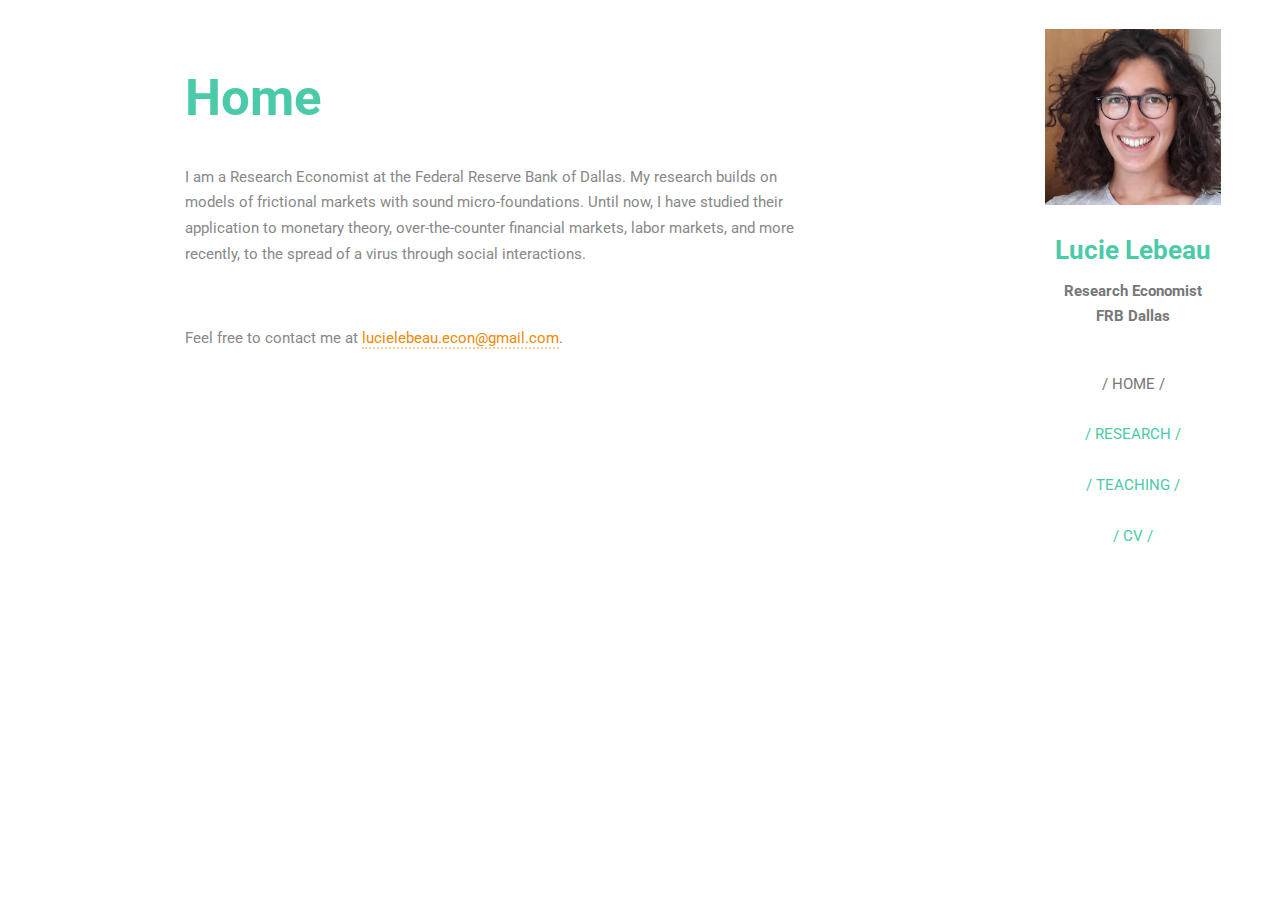
==== commit 916b39da: "Big update FRB dallas" ====
--- a/index.html
+++ b/index.html
@@ -10,7 +10,7 @@
 
   		gtag('config', 'UA-170389063-1');
 		</script>
-		<title>Lucie Lebeau, UC Irvine</title>
+		<title>Lucie Lebeau</title>
 		<meta charset="utf-8" />
 		<meta name="viewport" content="width=device-width, initial-scale=1" />
 		<!--[if lte IE 8]><script src="assets/js/ie/html5shiv.js"></script><![endif]-->
@@ -24,11 +24,11 @@
 				<header>
 					<span class="image avatar"><img src="images/profile.jpg" alt="" /></span>
 					<h1 id="logo">Lucie Lebeau</h1>
-					<p>Job Market Candidate <br>Economics, UC Irvine </p>
+					<p>Research Economist <br>FRB Dallas</p>
 				</header>
 				<nav id="nav">
 					<ul>
-						<li><a href="index.html" class="active">/ ABOUT ME /</a></li>
+						<li><a href="index.html" class="active">/ HOME /</a></li>
 						<li><a href="research.html">/ RESEARCH /</a></li>	
 							<li><a href="teaching.html">/ TEACHING /</a></li>
  							<li><a href="vita.html">/ CV /</a></li>
@@ -46,36 +46,12 @@
 							<section id="about">
 								<div class="container">
 									<header class="major">
-										<h2>About me</h2>
-										<p> Ph.D. candidate in Economics at the University of California, Irvine</p>
+										<h2>Home</h2>
 									</header>
-									<p> I am a macroeconomist broadly interested in models of frictional markets with sound micro-foundations. Until now, I have studied their application to monetary theory, over-the-counter financial markets, labor markets, and more recently, to the spread of a virus through social interactions. I am currently on the job market and will be available for virtual interviews at the 2020 EEA and 2021 ASSA meetings. <br><br>
+									<p> I am a Research Economist at the Federal Reserve Bank of Dallas. My research builds on models of frictional markets with sound micro-foundations. Until now, I have studied their application to monetary theory, over-the-counter financial markets, labor markets, and more recently, to the spread of a virus through social interactions. <br><br>
 
-									My research on <a href="https://www.dropbox.com/s/8sq8d0twfx0vea5/credit_frictions_participation_0701.pdf?dl=0"><mark class="orange"><i>Credit frictions and participation in over-the-counter markets</i></mark></a> was recently published in the Journal of Economic Theory. 
-									<!--In that paper, I study the role played by credit in an OTC asset market with bilateral bargaining where investors may be constrained by the inventory and cash holdings they have accumulated before entering negotiations.-->
-									My paper <a href="https://www.dropbox.com/s/sya22njuo265h11/GradualBargaining_RED_070820.pdf?dl=0"><mark class="orange"><i>Gradual bargaining in decentralized asset markets</i></mark></a>, joint with Guillaume Rocheteau, Tai-Wei Hu and Younghwan In, is forthcoming in the Review of Economic Dynamics. <!--We introduce a novel approach to bilateral bargaining in models of decentralized asset markets, allowing the negotiations to follow an agenda that partitions assets into bundles to be sold sequentially.--></p>
-
-									<p>In my job market paper, I study the spread of a virus in an environment where individuals gain utility from social interactions with one another. Witnessing the quick development of the COVID-19 outbreak as a major public health crisis at the beginning of 2020, the search-and-matching toolbox appeared particularly adapted to model at the micro level the social behavior of individuals trading off interactions with the risk of infection. The paper adds and contrasts two reaction margins in an otherwise typical epidemiological model of disease transmission: whether to engage in interactions (a <i>participation</i> margin), and whether to wear a mask (a <i>precaution</i> margin).</p>
-
-									<p> An important result is that the model with participation generates multiple equilibria. Equilibria can differ in terms of the duration of the epidemic, the number of active cases at its peak, or even the number of waves of infection. The multiplicity stems from a form of dynamic adverse selection: the fewer susceptible agents participate, the higher the prevalence of infection in the pool of participants, increasing the risk of infection in a given meeting and further driving susceptible agents away from the market. Equilibria can be selected by restricting equilibrium beliefs. 
-									 </p>
-									 <p>
-									
-
-
-									<figure>
-									<img 
-   									src="images/fig_website.svg" 
-    								alt="Multiple equilibria"
-    								width="550" />
-    								<figcaption><i>Figure: Multiplicity of equilibria when agents can choose to withdraw from social interactions. Three examples are represented. Parameters and timeline are calibrated to the COVID-19 epidemic in the US. </i></figcaption>
-    								</figure>
-    								</p>
-    								<p>
-    									The figure above presents three examples of equilibrium paths for the share of infected individuals (left panel) and the share of susceptible individuals who engage in interactions (right panel). The orange path is such that susceptible agents always coordinate on participating when it is also rational not to. The green path is such that in that situation, susceptible agents only coordinate on participating if less than 2% of the population is infected. The grey path is such that they coordinate on staying home from mid-March to mid-September, then get tired of staying home and coordinate on participating.
-    								</p>
-									<p>In my spare time, I enjoy road biking along the coast and in the moutains of Los Angeles. And though a French native, living in Southern California has turned me into quite a baseball fan. I love catching a game at Dodger stadium whenever I can.</p>
-									<p>Feel free to contact me at <a href="mailto:llebeau@uci.edu"><mark class="orange">llebeau@uci.edu</mark></a>.</p>
+						
+									<p>Feel free to contact me at <a href="mailto:lucielebeau.econ@gmail.com"><mark class="orange">lucielebeau.econ@gmail.com</mark></a>.</p>
 								</div>
 							
 
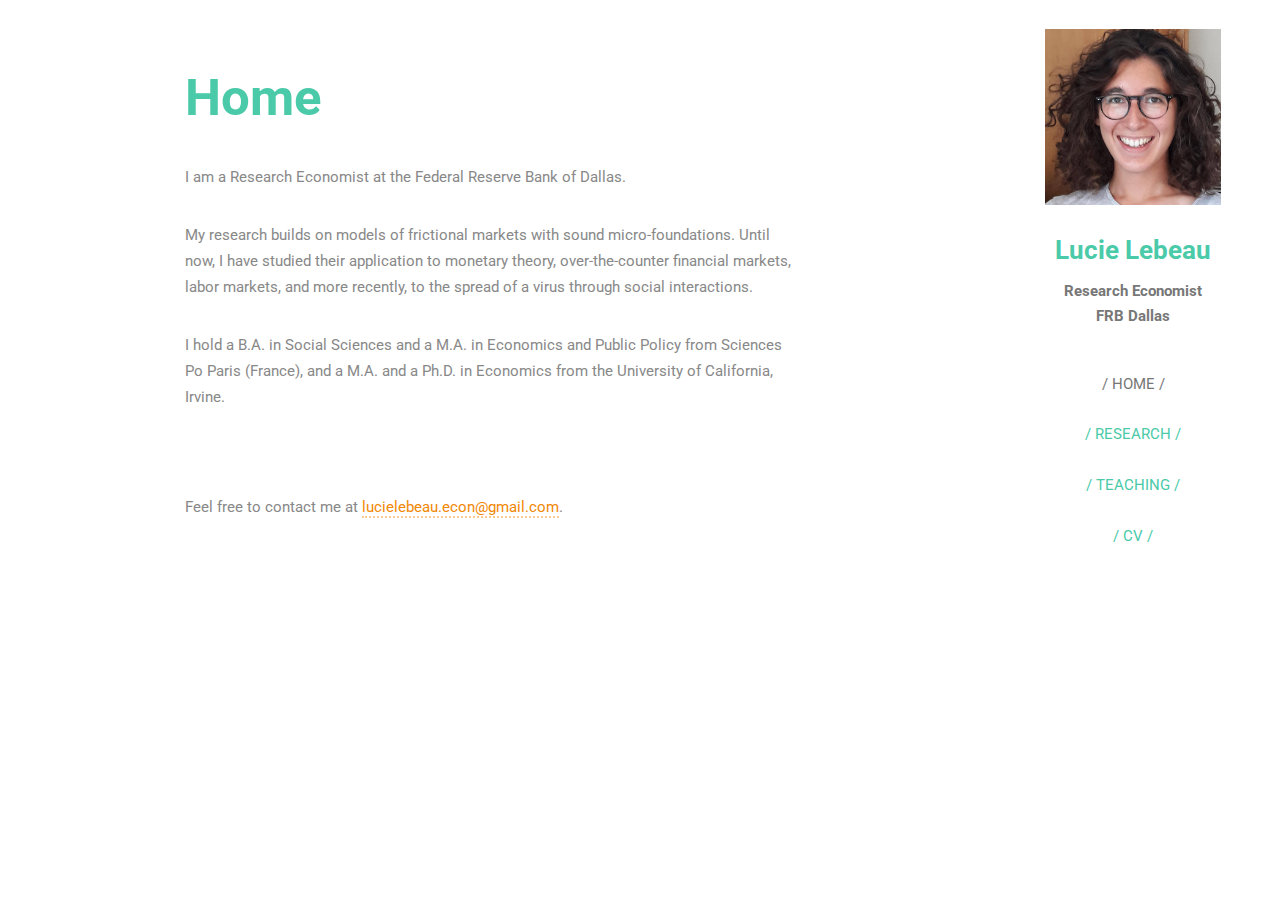
==== commit bb2a6067: "Update index.html" ====
--- a/index.html
+++ b/index.html
@@ -48,7 +48,13 @@
 									<header class="major">
 										<h2>Home</h2>
 									</header>
-									<p> I am a Research Economist at the Federal Reserve Bank of Dallas. My research builds on models of frictional markets with sound micro-foundations. Until now, I have studied their application to monetary theory, over-the-counter financial markets, labor markets, and more recently, to the spread of a virus through social interactions. <br><br>
+									<p> I am a Research Economist at the Federal Reserve Bank of Dallas.
+									</p>
+									<p> My research builds on models of frictional markets with sound micro-foundations. Until now, I have studied their application to monetary theory, over-the-counter financial markets, labor markets, and more recently, to the spread of a virus through social interactions.
+									</p>
+									<p>
+									I hold a B.A. in Social Sciences and a M.A. in Economics and Public Policy from Sciences Po Paris (France), and a M.A. and a Ph.D. in Economics from the University of California, Irvine.
+									</p> <br><br>
 
 						
 									<p>Feel free to contact me at <a href="mailto:lucielebeau.econ@gmail.com"><mark class="orange">lucielebeau.econ@gmail.com</mark></a>.</p>
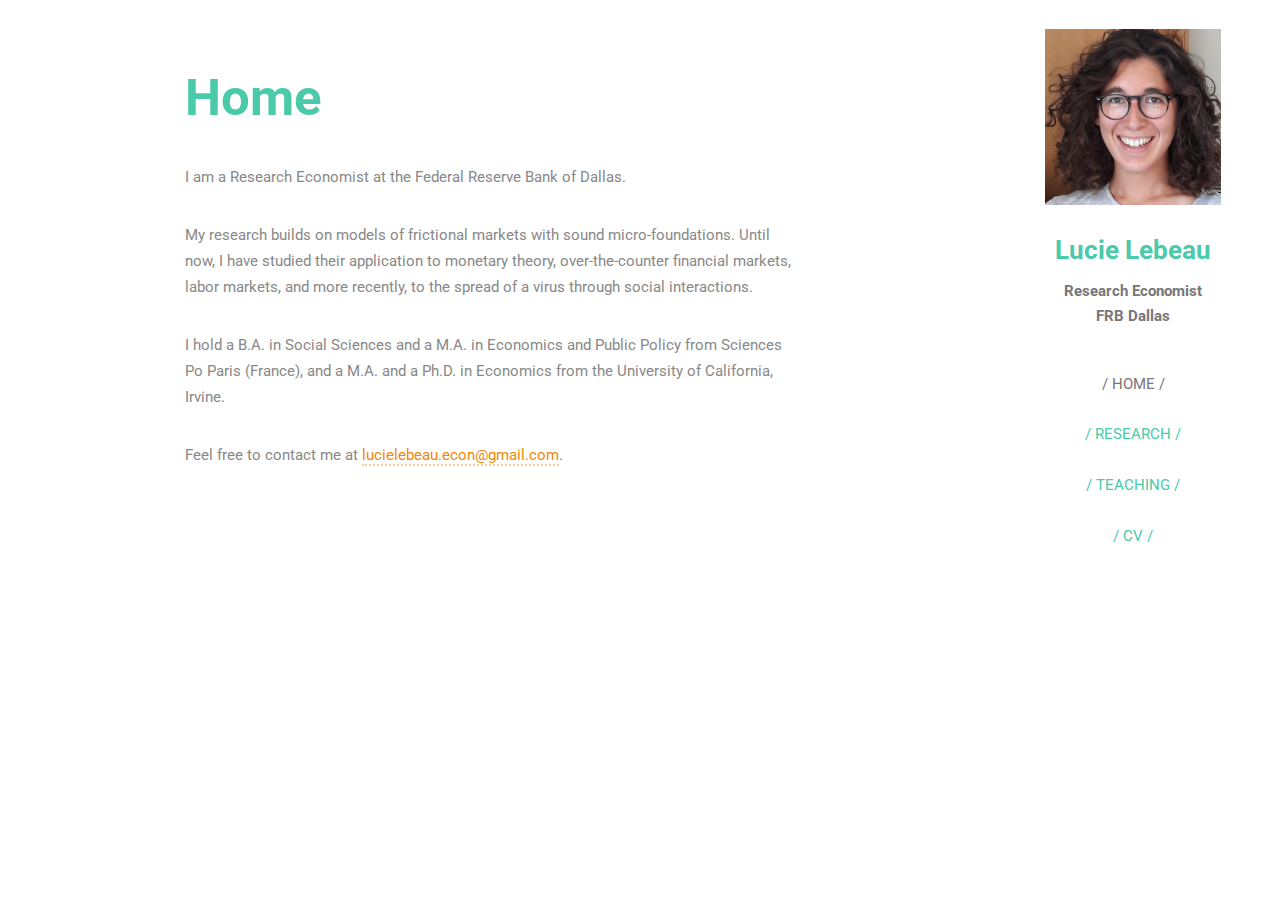
==== commit 5bdde809: "Update index.html" ====
--- a/index.html
+++ b/index.html
@@ -54,9 +54,7 @@
 									</p>
 									<p>
 									I hold a B.A. in Social Sciences and a M.A. in Economics and Public Policy from Sciences Po Paris (France), and a M.A. and a Ph.D. in Economics from the University of California, Irvine.
-									</p> <br><br>
-
-						
+									</p> 						
 									<p>Feel free to contact me at <a href="mailto:lucielebeau.econ@gmail.com"><mark class="orange">lucielebeau.econ@gmail.com</mark></a>.</p>
 								</div>
 							
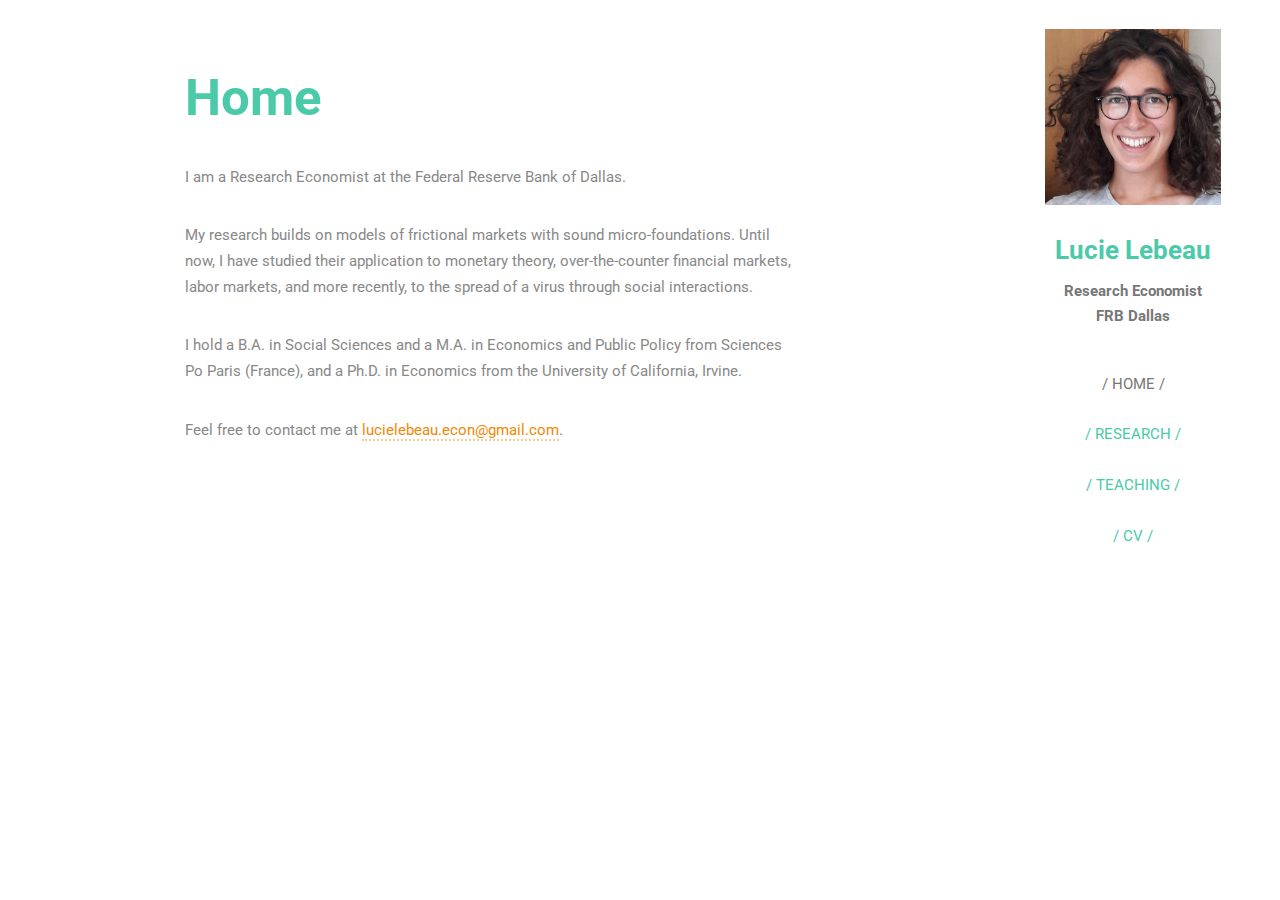
==== commit b0613375: "Update index.html" ====
--- a/index.html
+++ b/index.html
@@ -53,7 +53,7 @@
 									<p> My research builds on models of frictional markets with sound micro-foundations. Until now, I have studied their application to monetary theory, over-the-counter financial markets, labor markets, and more recently, to the spread of a virus through social interactions.
 									</p>
 									<p>
-									I hold a B.A. in Social Sciences and a M.A. in Economics and Public Policy from Sciences Po Paris (France), and a M.A. and a Ph.D. in Economics from the University of California, Irvine.
+									I hold a B.A. in Social Sciences and a M.A. in Economics and Public Policy from Sciences Po Paris (France), and a Ph.D. in Economics from the University of California, Irvine.
 									</p> 						
 									<p>Feel free to contact me at <a href="mailto:lucielebeau.econ@gmail.com"><mark class="orange">lucielebeau.econ@gmail.com</mark></a>.</p>
 								</div>
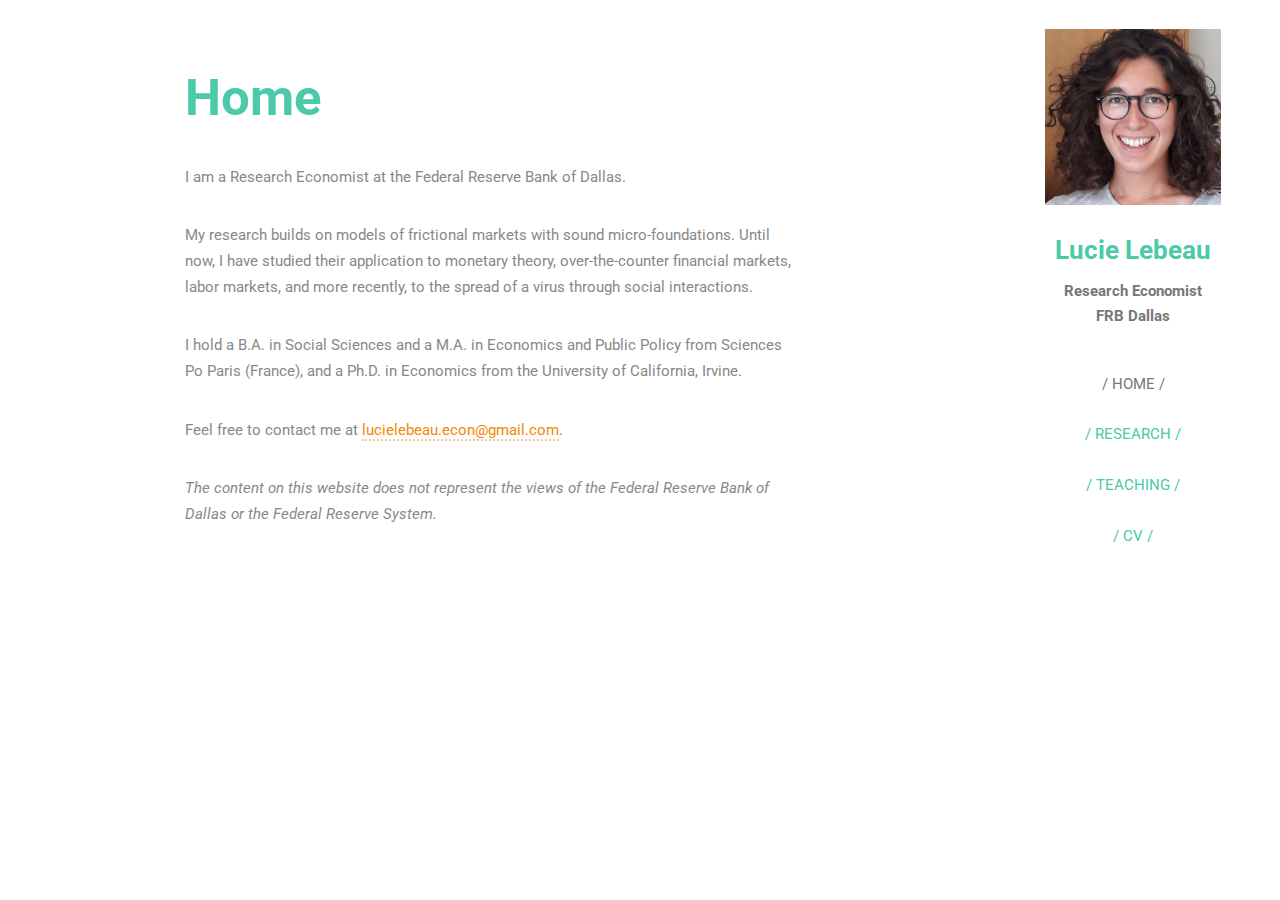
==== commit 7aa9bbcf: "Update index.html" ====
--- a/index.html
+++ b/index.html
@@ -56,6 +56,9 @@
 									I hold a B.A. in Social Sciences and a M.A. in Economics and Public Policy from Sciences Po Paris (France), and a Ph.D. in Economics from the University of California, Irvine.
 									</p> 						
 									<p>Feel free to contact me at <a href="mailto:lucielebeau.econ@gmail.com"><mark class="orange">lucielebeau.econ@gmail.com</mark></a>.</p>
+									<p>
+									<i>The content on this website does not represent the views of the Federal Reserve Bank of Dallas or the Federal Reserve System.</i>
+									</p>
 								</div>
 							
 
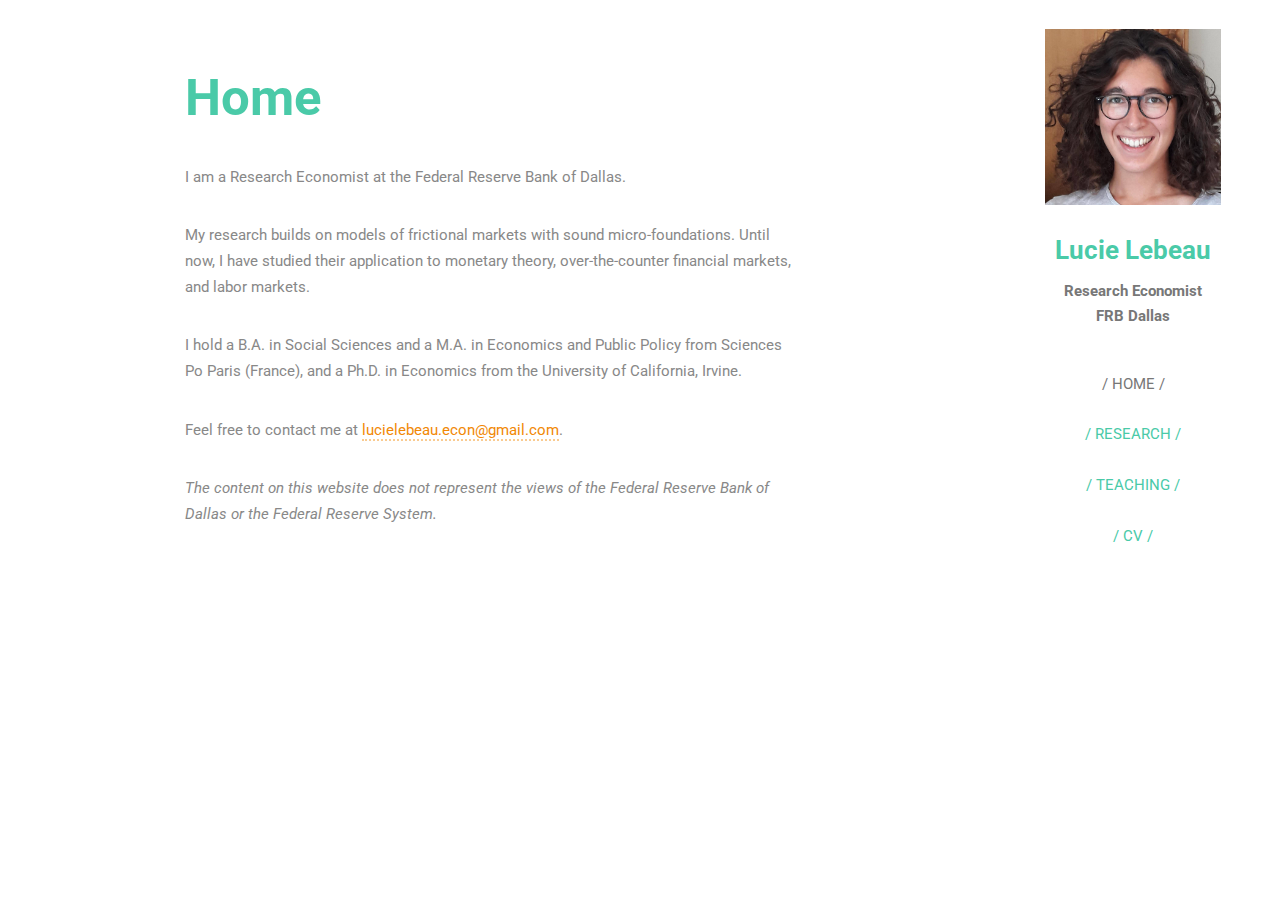
==== commit 4cb1fbf1: "changes" ====
--- a/index.html
+++ b/index.html
@@ -50,7 +50,7 @@
 									</header>
 									<p> I am a Research Economist at the Federal Reserve Bank of Dallas.
 									</p>
-									<p> My research builds on models of frictional markets with sound micro-foundations. Until now, I have studied their application to monetary theory, over-the-counter financial markets, labor markets, and more recently, to the spread of a virus through social interactions.
+									<p> My research builds on models of frictional markets with sound micro-foundations. Until now, I have studied their application to monetary theory, over-the-counter financial markets, and labor markets.
 									</p>
 									<p>
 									I hold a B.A. in Social Sciences and a M.A. in Economics and Public Policy from Sciences Po Paris (France), and a Ph.D. in Economics from the University of California, Irvine.
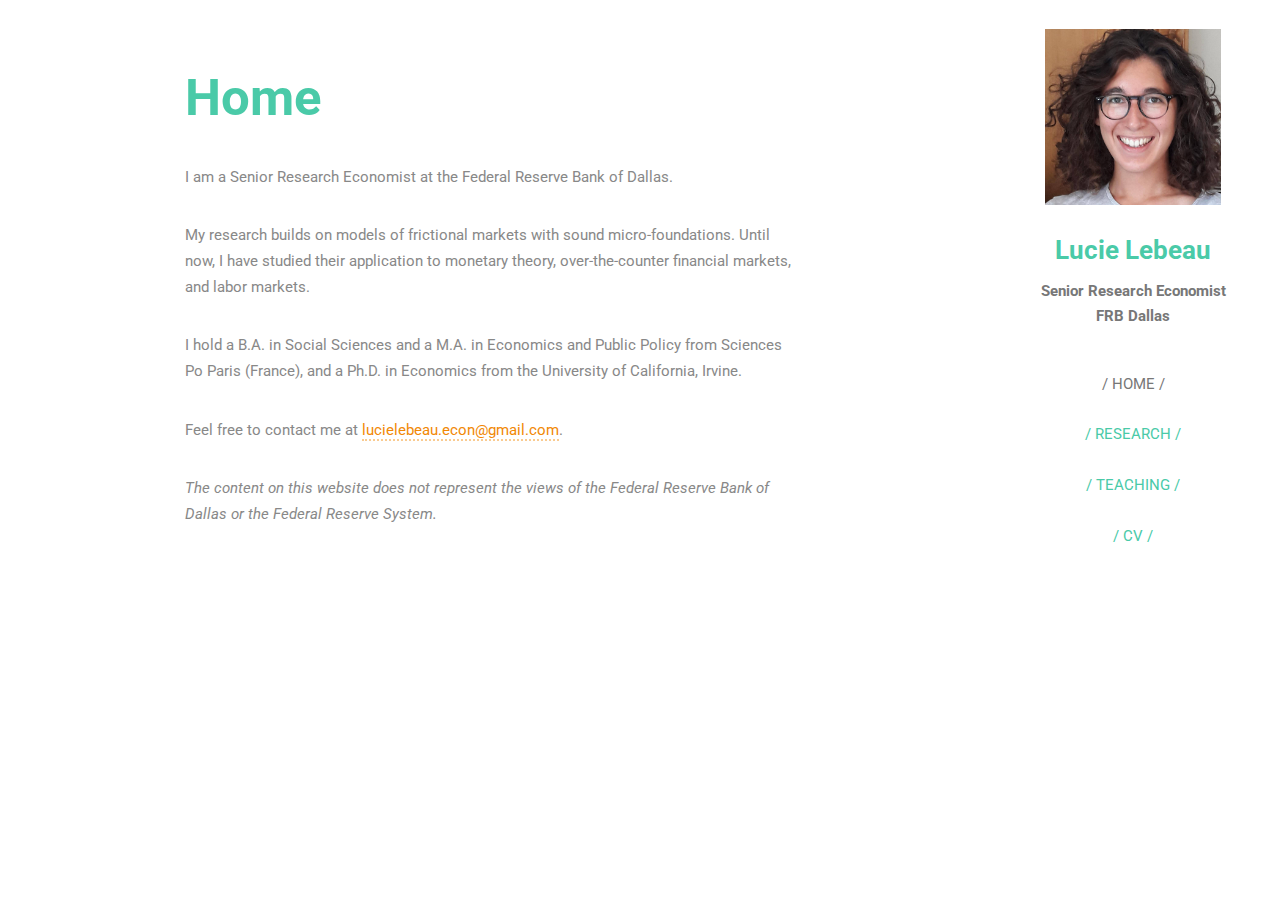
==== commit 5acea572: "Big update with new FRB title and new coca base paper" ====
--- a/index.html
+++ b/index.html
@@ -24,7 +24,7 @@
 				<header>
 					<span class="image avatar"><img src="images/profile.jpg" alt="" /></span>
 					<h1 id="logo">Lucie Lebeau</h1>
-					<p>Research Economist <br>FRB Dallas</p>
+					<p>Senior Research Economist <br>FRB Dallas</p>
 				</header>
 				<nav id="nav">
 					<ul>
@@ -48,7 +48,7 @@
 									<header class="major">
 										<h2>Home</h2>
 									</header>
-									<p> I am a Research Economist at the Federal Reserve Bank of Dallas.
+									<p> I am a Senior Research Economist at the Federal Reserve Bank of Dallas.
 									</p>
 									<p> My research builds on models of frictional markets with sound micro-foundations. Until now, I have studied their application to monetary theory, over-the-counter financial markets, and labor markets.
 									</p>
--- a/assets/css/main.css
+++ b/assets/css/main.css
@@ -1569,7 +1569,8 @@
 	body, input, select, textarea {
 		color: #888;
 		font-family: "Roboto", sans-serif;
-		font-size: 16pt;
+		/*font-size: 16pt;*/
+		font-size: 12pt;
 		font-weight: 400;
 		line-height: 1.75em;
 	}
